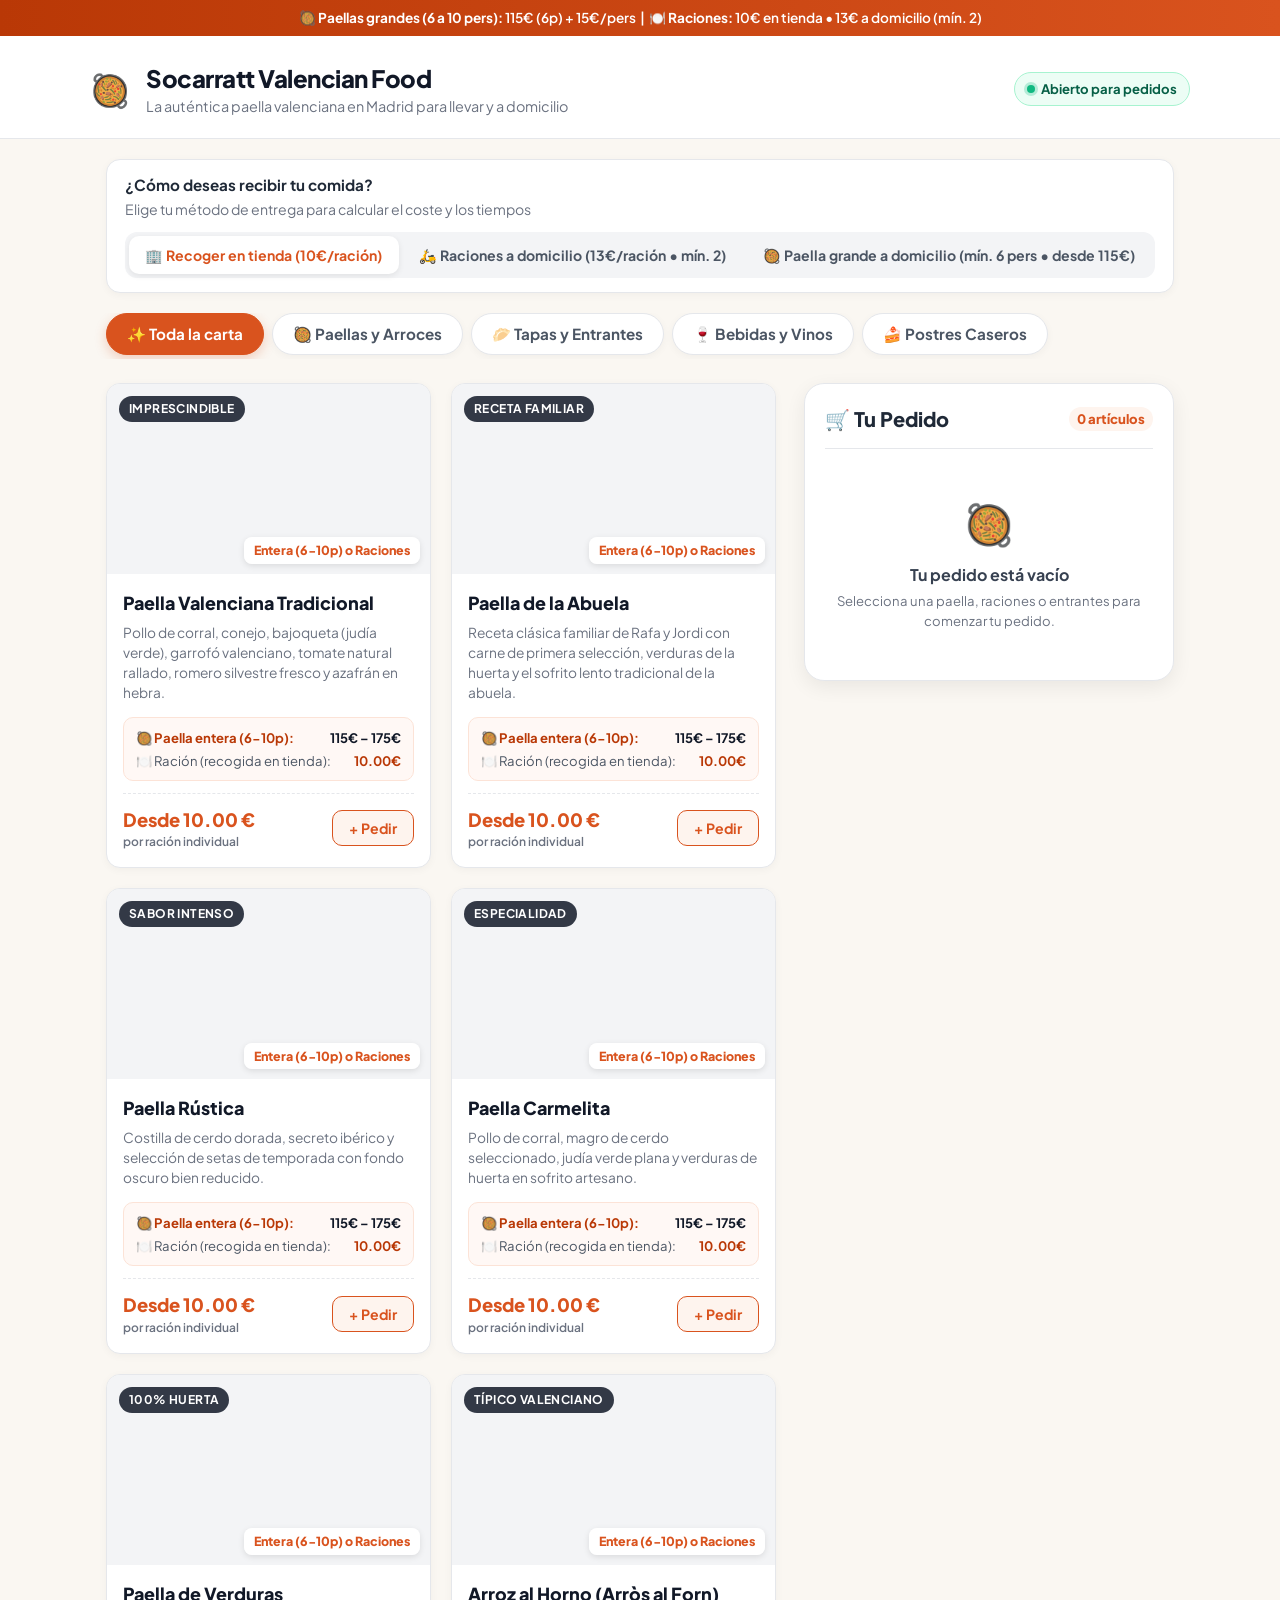
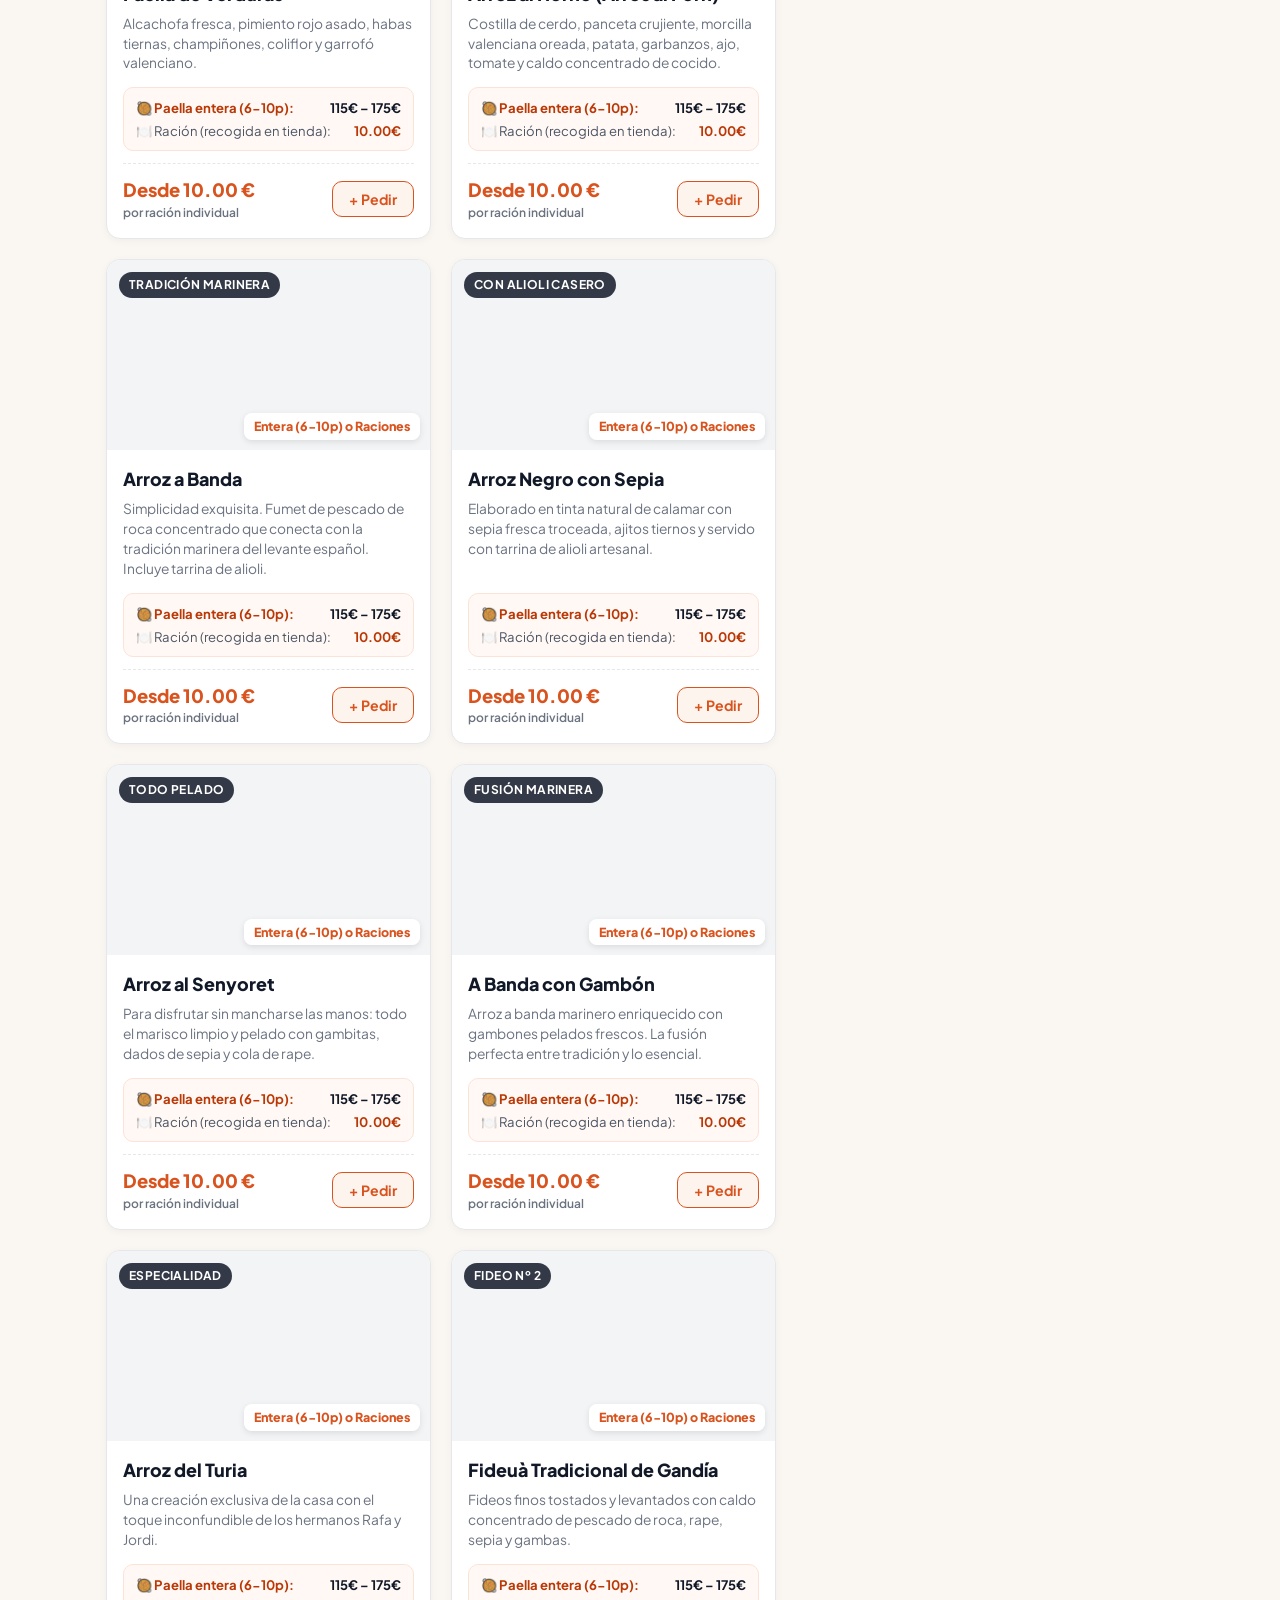
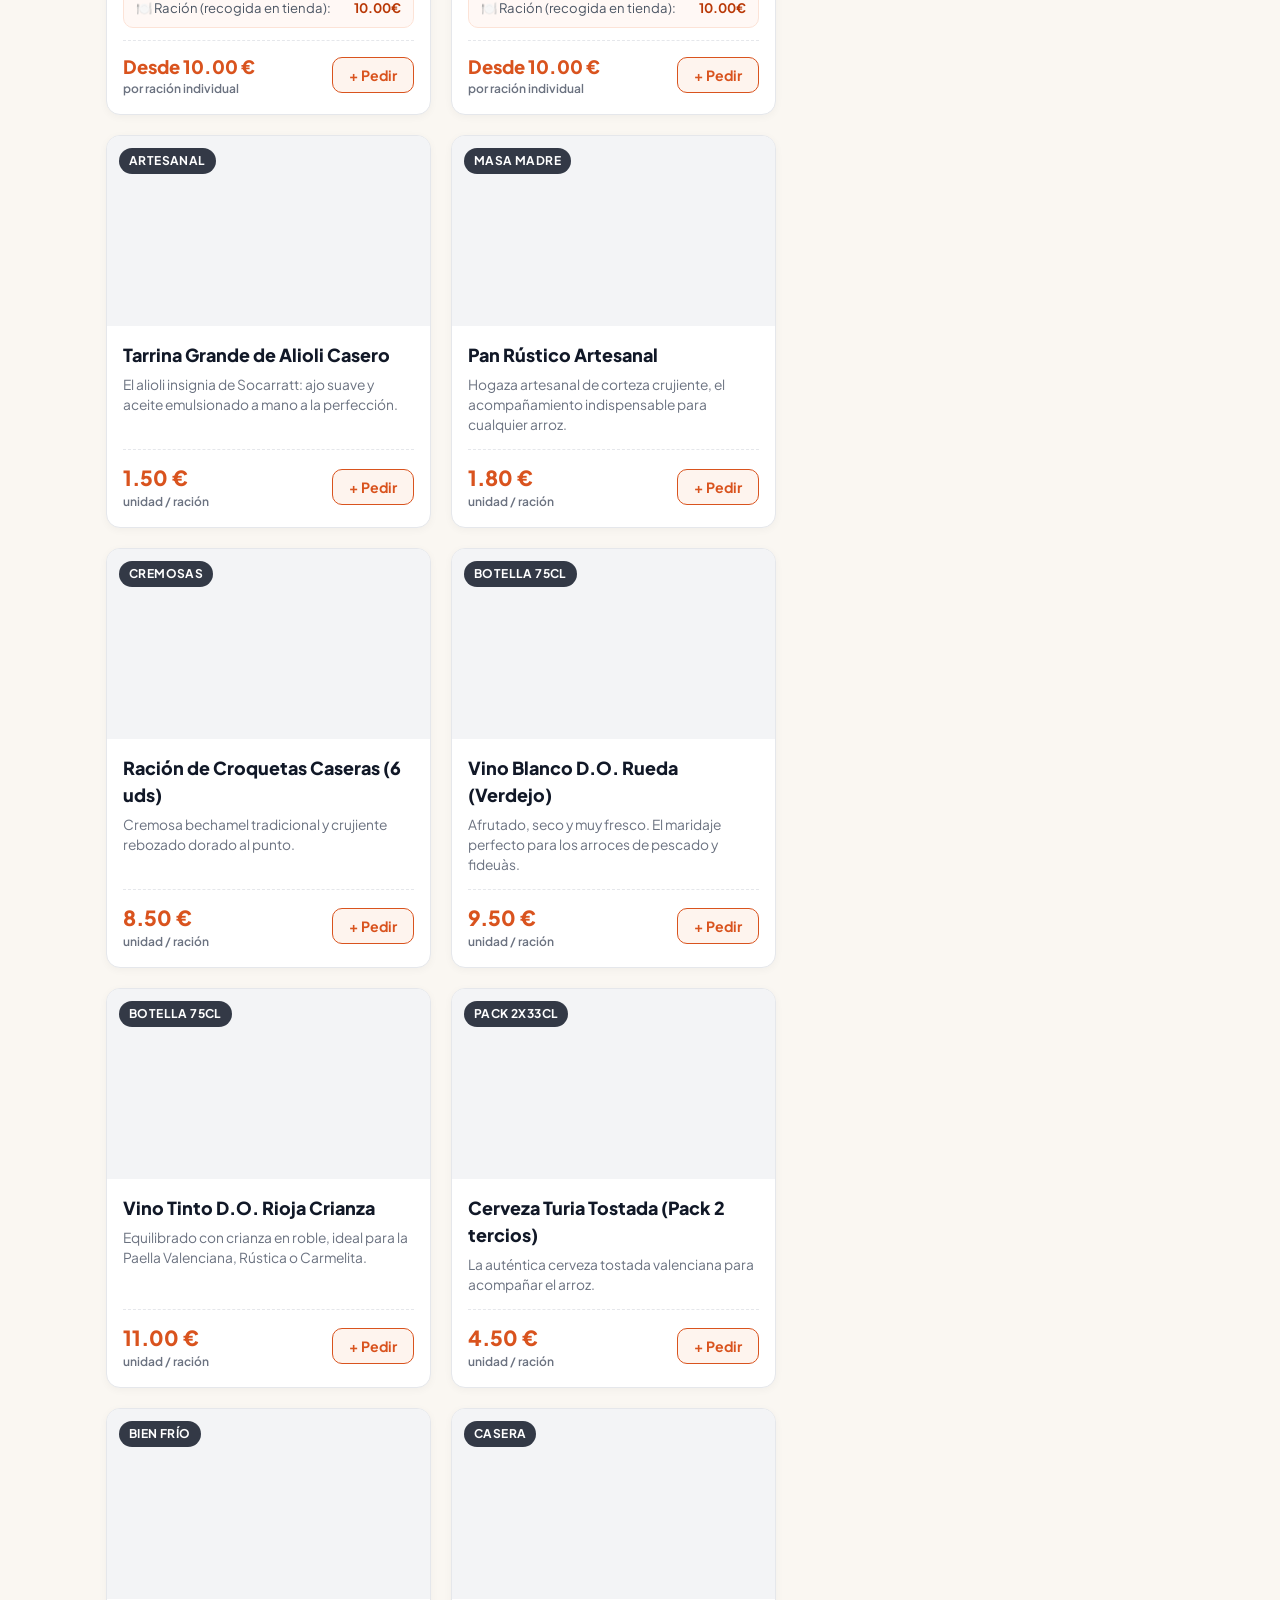
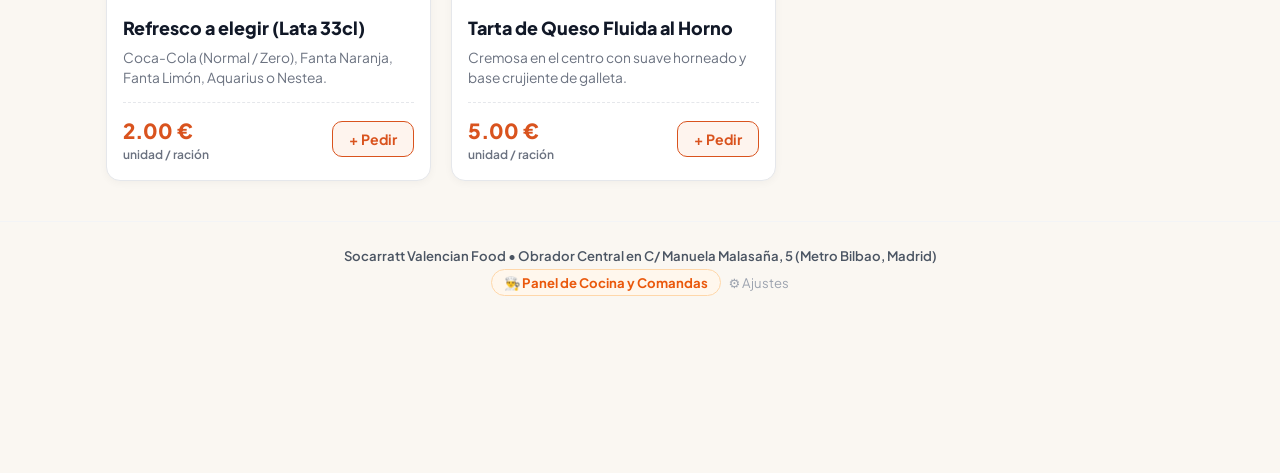
==== index.html @ 7521b32a "Initial commit: Sistema de gestion de pedidos Socarratt" ====
<!DOCTYPE html>
<html lang="es">
<head>
  <meta charset="UTF-8">
  <meta name="viewport" content="width=device-width, initial-scale=1.0, maximum-scale=1.0, user-scalable=no">
  <title>Pedidos de Paellas Online | Carta y Reservas</title>
  
  <!-- Tipografía moderna Google Fonts -->
  <link rel="preconnect" href="https://fonts.googleapis.com">
  <link rel="preconnect" href="https://fonts.gstatic.com" crossorigin>
  <link href="https://fonts.googleapis.com/css2?family=Plus+Jakarta+Sans:wght@400;500;600;700;800&display=swap" rel="stylesheet">
  
  <!-- Estilos propios -->
  <link rel="stylesheet" href="styles.css">
</head>
<body>

  <!-- 1. Barra superior informativa -->
  <header class="top-notice-bar">
    <span id="top-notice-text">⏰ Pedidos con antelación • Recogida en local y a domicilio</span>
  </header>

  <!-- 2. Cabecera principal / Marca -->
  <section class="hero-header">
    <div class="header-container">
      <div class="brand-info">
        <div class="brand-logo" style="width: auto; height: 48px; background: transparent; border: none; box-shadow: none; padding: 0;">
          <img src="https://socarratt.com/wp-content/uploads/2025/07/cropped-logo_socarratt_v2.png" alt="Socarratt Valencian Food" style="height: 46px; object-fit: contain;" onerror="this.outerHTML='<span style=\'font-size:32px;\'>🥘</span>'">
        </div>
        <div class="brand-text">
          <h1 id="restaurant-name">Socarratt Valencian Food</h1>
          <p id="restaurant-tagline">Arroces tradicionales valencianos en Madrid para llevar y a domicilio</p>
        </div>
      </div>
      
      <div class="header-actions">
        <span class="badge-status">Abierto para pedidos</span>
        <!-- Botón de ajustes oculto para clientes normales (solo visible con ?admin o pulsando 3 veces el logo) -->
        <button id="btn-open-config" class="btn-config" style="display: none;" title="Ajustes de administración">
          ⚙️ Ajustes
        </button>
      </div>
    </div>
  </section>

  <!-- 3. Selector de Entrega (Recoger en local vs A domicilio) -->
  <div class="delivery-toggle-container">
    <div class="delivery-selector-card">
      <div>
        <strong style="display: block; font-size: 0.95rem; margin-bottom: 2px;">¿Cómo deseas recibir tu comida?</strong>
        <span class="delivery-info-text">Elige tu método de entrega para calcular el coste y los tiempos</span>
      </div>
      <div class="delivery-toggle-buttons">
        <button id="btn-mode-pickup" class="delivery-type-btn active" type="button">
          🏢 Recoger en tienda (10€/ración)
        </button>
        <button id="btn-mode-delivery-portions" class="delivery-type-btn" type="button">
          🛵 Raciones a domicilio (13€/ración &bull; mín. 2)
        </button>
        <button id="btn-mode-delivery-whole" class="delivery-type-btn" type="button">
          🥘 Paella grande a domicilio (mín. 6 pers &bull; desde 115€)
        </button>
      </div>
    </div>
  </div>

  <!-- 4. Pestañas de Categorías -->
  <nav class="categories-nav">
    <div class="tabs-wrapper" id="categories-tabs">
      <!-- Se genera dinámicamente desde JS -->
    </div>
  </nav>

  <!-- 5. Contenedor Principal: Grilla de Productos + Sidebar del Carrito -->
  <main class="main-container">
    <!-- Listado de platos -->
    <section>
      <div class="products-grid" id="products-container">
        <!-- Renderizado dinámicamente desde data.js -->
      </div>
    </section>

    <!-- Sidebar del Carrito (Visible en tablets y ordenadores) -->
    <aside class="cart-sidebar">
      <div class="cart-header">
        <h2>
          <span>🛒 Tu Pedido</span>
        </h2>
        <span id="cart-count-badge" class="cart-count-pill">0 artículos</span>
      </div>

      <!-- Estado vacío -->
      <div id="cart-empty" class="cart-empty-state">
        <div class="cart-empty-icon">🥘</div>
        <p style="font-weight: 700; color: #374151; margin-bottom: 4px;">Tu pedido está vacío</p>
        <p style="font-size: 0.82rem;">Selecciona una paella, raciones o entrantes para comenzar tu pedido.</p>
      </div>

      <!-- Lista de artículos añadidos -->
      <div id="cart-items-container" class="cart-items-scroll" style="display: none;"></div>

      <!-- Desglose de precios y botón -->
      <div id="cart-summary-box" class="cart-summary" style="display: none;">
        <div class="summary-row">
          <span>Subtotal pedido</span>
          <strong id="cart-subtotal">0.00 €</strong>
        </div>
        <div class="summary-total">
          <span>Total a pagar</span>
          <span class="total-amount" id="cart-total">0.00 €</span>
        </div>

        <button id="btn-open-checkout" class="btn-whatsapp-order">
          <span>Continuar con el pedido</span>
          <span>➔</span>
        </button>
      </div>
    </aside>
  </main>

  <!-- Pie de página con acceso para el equipo y cocina -->
  <footer style="text-align: center; padding: 24px 16px 90px; font-size: 0.82rem; color: #9ca3af; border-top: 1px solid #f3f4f6; margin-top: 30px;">
    <p style="font-weight: 600; color: #4b5563;">Socarratt Valencian Food &bull; Obrador Central en C/ Manuela Malasaña, 5 (Metro Bilbao, Madrid)</p>
    <p style="margin-top: 8px;">
      <a href="cocina.html" target="_blank" style="color: #ea580c; text-decoration: none; font-weight: 700; background: #fff7ed; padding: 4px 12px; border-radius: 9999px; border: 1px solid #fed7aa;">👨‍🍳 Panel de Cocina y Comandas</a>
      &nbsp;&nbsp;
      <a href="javascript:void(0)" onclick="requestAdminAccess()" style="color: #9ca3af; text-decoration: none;">⚙️ Ajustes</a>
    </p>
  </footer>

  <!-- 6. Barra Flotante Inferior para Móviles -->
  <div class="mobile-floating-bar" id="mobile-floating-bar">
    <button class="mobile-floating-btn" id="mobile-checkout-btn">
      <div style="display: flex; align-items: center; gap: 8px;">
        <span>🛒 Ver Pedido</span>
        <span class="mobile-cart-badge" id="mobile-cart-count">0 platos</span>
      </div>
      <div style="display: flex; align-items: center; gap: 8px;">
        <span id="mobile-cart-total" style="font-size: 1.1rem;">0.00 €</span>
        <span>➔</span>
      </div>
    </button>
  </div>

  <!-- 7. Modal para Selección de Raciones y Opciones -->
  <div class="modal-overlay" id="add-modal">
    <div class="modal-content">
      <button class="modal-close-btn" onclick="closeModal('add-modal')">&times;</button>
      <div id="add-modal-content">
        <!-- Rellenado dinámicamente por JS -->
      </div>
    </div>
  </div>

  <!-- 8. Modal de Checkout / Datos de Entrega y WhatsApp -->
  <div class="modal-overlay" id="checkout-modal">
    <div class="modal-content">
      <button class="modal-close-btn" onclick="closeModal('checkout-modal')">&times;</button>
      
      <div style="margin-bottom: 16px;">
        <h2 style="font-size: 1.35rem; font-weight: 800; color: #111827;">Completar y Enviar Pedido</h2>
        <p style="font-size: 0.85rem; color: #6b7280;">Introduce tus datos y te abriremos WhatsApp con el resumen listo para enviar.</p>
      </div>

      <!-- Desglose de lo pedido -->
      <div id="checkout-summary-breakdown"></div>

      <!-- Formulario de datos -->
      <form id="checkout-form" onsubmit="event.preventDefault();">
        <div class="form-group">
          <label class="form-label" for="client-name">Nombre completo *</label>
          <input type="text" id="client-name" class="form-input" placeholder="Ej: María García" required>
        </div>

        <div class="form-group">
          <label class="form-label" for="client-phone">Teléfono de contacto (móvil) *</label>
          <input type="tel" id="client-phone" class="form-input" placeholder="Ej: 612 345 678" required>
        </div>

        <!-- Tienda de recogida (solo visible en modalidad recogida) -->
        <div id="checkout-store-group">
          <div class="form-group">
            <label class="form-label" for="pickup-store-select">Tienda Socarratt para recogida en Madrid *</label>
            <select id="pickup-store-select" class="form-select">
              <option value="Socarratt Malasaña (Calle Manuela Malasaña, 5)">📍 Malasaña — Calle Manuela Malasaña, 5</option>
              <option value="Socarratt Chueca (Calle San Marcos, 2)">📍 Chueca — Calle San Marcos, 2</option>
              <option value="Socarratt Chamberí (Calle Viriato, 14)">📍 Chamberí — Calle Viriato, 14</option>
            </select>
          </div>
        </div>

        <!-- Campos de dirección solo si es entrega a domicilio -->
        <div id="checkout-address-group" style="display: none;">
          <div class="form-group">
            <label class="form-label" for="client-address-street">Dirección de entrega (Calle, Número, Piso/Puerta) *</label>
            <input type="text" id="client-address-street" class="form-input" placeholder="Ej: Av. de Francia 24, 4º B">
          </div>
          <div class="form-group">
            <label class="form-label" for="client-address-city">Población / Código Postal (opcional)</label>
            <input type="text" id="client-address-city" class="form-input" placeholder="Ej: Valencia, 46023">
          </div>
        </div>

        <!-- Selector de Día -->
        <div class="form-group">
          <label class="form-label">¿Para qué día es el pedido?</label>
          <div style="display: flex; gap: 8px; margin-bottom: 8px;">
            <button type="button" class="time-slot-pill date-option-pill active" data-date="today" style="flex:1;">Para Hoy</button>
            <button type="button" class="time-slot-pill date-option-pill" data-date="tomorrow" style="flex:1;">Para Mañana</button>
            <button type="button" class="time-slot-pill date-option-pill" data-date="custom" style="flex:1;">Otro día</button>
          </div>
          <div id="custom-date-picker" style="display: none; margin-top: 6px;">
            <input type="date" id="custom-date-val" class="form-input">
          </div>
        </div>

        <!-- Selector de Hora -->
        <div class="form-group">
          <label class="form-label">Hora deseada de recogida / entrega *</label>
          <div class="time-slots-grid" id="time-slots-container">
            <!-- Rellenado por JS -->
          </div>
        </div>

        <!-- Notas adicionales -->
        <div class="form-group">
          <label class="form-label" for="client-notes">Observaciones o alergias (opcional)</label>
          <textarea id="client-notes" class="form-textarea" rows="2" placeholder="Ej: Alergia a los mariscos, tocar al telefonillo 4B..."></textarea>
        </div>

        <!-- Aviso sobre paellera -->
        <div class="pan-notice-box">
          <span style="font-size: 1.2rem;">ℹ️</span>
          <span id="pan-deposit-notice">Servimos en paellera con fianza retornable o en recipientes térmicos individuales.</span>
        </div>

        <!-- Botón de WhatsApp -->
        <button type="button" id="btn-submit-whatsapp" class="btn-whatsapp-order">
          <span style="font-size: 1.3rem;">💬</span>
          <span>Enviar Pedido por WhatsApp</span>
        </button>
        <p style="text-align: center; font-size: 0.76rem; color: #6b7280; margin-top: 8px;">
          Se abrirá WhatsApp con el mensaje estructurado. No se te cobrará nada hasta confirmarlo con el restaurante.
        </p>
      </form>
    </div>
  </div>

  <!-- 9. Modal de Autenticación de Administración (Protección con Contraseña) -->
  <div class="modal-overlay" id="auth-modal">
    <div class="modal-content" style="max-width: 400px; text-align: center;">
      <button class="modal-close-btn" onclick="closeModal('auth-modal')">&times;</button>
      <div style="font-size: 2.2rem; margin-bottom: 8px;">🔒</div>
      <h2 style="font-size: 1.25rem; font-weight: 800; color: #111827; margin-bottom: 6px;">Acceso Administrador</h2>
      <p style="font-size: 0.82rem; color: #6b7280; margin-bottom: 16px;">
        Introduce tu contraseña de Socarratt para abrir el panel de configuración.
      </p>

      <form id="auth-form" onsubmit="event.preventDefault(); verifyAdminPassword();">
        <div class="form-group" style="text-align: left;">
          <label class="form-label" for="auth-password-input">Contraseña:</label>
          <input type="password" id="auth-password-input" class="form-input" placeholder="Introduce la contraseña" autocomplete="current-password" required>
          <div id="auth-error-msg" style="color: #ef4444; font-size: 0.82rem; font-weight: 700; margin-top: 6px; display: none;">
            ❌ Contraseña incorrecta. Inténtalo de nuevo.
          </div>
        </div>

        <button type="submit" class="btn-whatsapp-order" style="background: #111827; margin-top: 14px; padding: 12px;">
          Entrar a Ajustes
        </button>
      </form>
    </div>
  </div>

  <!-- 10. Modal de Configuración Rápida para el Dueño del Negocio -->
  <div class="modal-overlay" id="config-modal">
    <div class="modal-content">
      <button class="modal-close-btn" onclick="closeModal('config-modal')">&times;</button>
      <h2 style="font-size: 1.3rem; font-weight: 800; margin-bottom: 6px;">Ajustes del Negocio (Socarratt)</h2>
      <p style="font-size: 0.85rem; color: #6b7280; margin-bottom: 16px;">
        Modifica aquí tu número de WhatsApp, estado y contraseña. Se guardarán en este navegador automáticamente.
      </p>

      <div class="form-group">
        <label class="form-label" for="cfg-phone">Tu número de WhatsApp (con prefijo internacional sin +):</label>
        <input type="text" id="cfg-phone" class="form-input" placeholder="Ej: 34607169903">
        <small style="color: #6b7280; font-size: 0.75rem;">A este número le llegarán todos los mensajes de los clientes.</small>
      </div>

      <div class="form-group">
        <label class="form-label" for="cfg-status">Estado visible para clientes:</label>
        <select id="cfg-status" class="form-select">
          <option value="open">🟢 Abierto para pedidos</option>
          <option value="closed">🔴 Cerrado temporalmente (solo consultas)</option>
        </select>
      </div>

      <div class="form-group">
        <label class="form-label" for="cfg-password">Cambiar contraseña de administración:</label>
        <input type="password" id="cfg-password" class="form-input" placeholder="Contraseña actual: 1234">
      </div>

      <div class="form-group">
        <label class="form-label" for="cfg-name">Nombre de tu Arrocería / Negocio:</label>
        <input type="text" id="cfg-name" class="form-input" placeholder="Ej: Socarratt Valencian Food">
      </div>

      <div class="form-group">
        <label class="form-label" for="cfg-address">Dirección física del local (para recogidas):</label>
        <input type="text" id="cfg-address" class="form-input" placeholder="Ej: Calle Manuela Malasaña 5 (Madrid)">
      </div>

      <button type="button" class="btn-whatsapp-order" style="background: #111827; margin-top: 18px;" onclick="saveConfigModal()">
        💾 Guardar Cambios
      </button>

      <div style="margin-top: 20px; padding-top: 16px; border-top: 1px solid #e5e7eb;">
        <h3 style="font-size: 0.95rem; font-weight: 700; color: #111827; margin-bottom: 6px;">👨‍🍳 Panel de Cocina y Despacho</h3>
        <p style="font-size: 0.78rem; color: #6b7280; margin-bottom: 12px;">
          Tablón de comandas en tiempo real por tramos de 30 min (13:00, 13:30...) con control de bicis de carga y coches.
        </p>
        <a href="cocina.html" target="_blank" class="btn-whatsapp-order" style="background: #ea580c; text-decoration: none; display: flex; align-items: center; justify-content: center; gap: 8px; font-weight: 700;">
          <span>📋 Abrir Tablón de Cocina (KDS)</span>
        </a>
      </div>
    </div>
  </div>

  <!-- Archivos de Script -->
  <script src="config.js"></script>
  <script src="data.js"></script>
  <script src="app.js"></script>
</body>
</html>
---- styles.css ----
/* ========================================================
   ESTILOS PRINCIPALES - PEDIDOS DE PAELLAS ONLINE
   ======================================================== */

:root {
  --primary: #d9531e;
  --primary-hover: #c04313;
  --primary-light: #fef4ee;
  --secondary: #e67e22;
  --whatsapp: #25d366;
  --whatsapp-hover: #1ebd5a;
  --bg-cream: #faf7f2;
  --card-bg: #ffffff;
  --text-main: #1f2937;
  --text-muted: #6b7280;
  --border-color: #e5e7eb;
  --radius-sm: 8px;
  --radius-md: 14px;
  --radius-lg: 20px;
  --shadow-sm: 0 2px 8px rgba(0,0,0,0.04);
  --shadow-md: 0 6px 20px rgba(0,0,0,0.07);
  --shadow-lg: 0 12px 32px rgba(217, 83, 30, 0.15);
}

* {
  box-sizing: border-box;
  margin: 0;
  padding: 0;
  font-family: 'Plus Jakarta Sans', system-ui, -apple-system, BlinkMacSystemFont, 'Segoe UI', Roboto, sans-serif;
  -webkit-tap-highlight-color: transparent;
}

body {
  background-color: var(--bg-cream);
  color: var(--text-main);
  min-height: 100vh;
  padding-bottom: 90px; /* Espacio para la barra flotante móvil */
  line-height: 1.5;
}

/* --- BANNER SUPERIOR INFORMATIVO --- */
.top-notice-bar {
  background: linear-gradient(90deg, #b93806, #d9531e);
  color: #fff;
  font-size: 0.85rem;
  font-weight: 600;
  padding: 8px 16px;
  text-align: center;
  display: flex;
  align-items: center;
  justify-content: center;
  gap: 8px;
}

/* --- CABECERA HERO --- */
.hero-header {
  background: white;
  border-bottom: 1px solid var(--border-color);
  padding: 24px 20px 20px;
}

.header-container {
  max-width: 1100px;
  margin: 0 auto;
  display: flex;
  justify-content: space-between;
  align-items: center;
  flex-wrap: wrap;
  gap: 16px;
}

.brand-info {
  display: flex;
  align-items: center;
  gap: 16px;
}

.brand-logo {
  width: 58px;
  height: 58px;
  background: var(--primary-light);
  border: 2px solid var(--primary);
  border-radius: 16px;
  display: flex;
  align-items: center;
  justify-content: center;
  font-size: 30px;
  box-shadow: var(--shadow-sm);
}

.brand-text h1 {
  font-size: 1.5rem;
  font-weight: 800;
  color: #111827;
  letter-spacing: -0.5px;
}

.brand-text p {
  font-size: 0.9rem;
  color: var(--text-muted);
}

.header-actions {
  display: flex;
  align-items: center;
  gap: 12px;
}

.badge-status {
  display: inline-flex;
  align-items: center;
  gap: 6px;
  background: #ecfdf5;
  color: #065f46;
  border: 1px solid #a7f3d0;
  padding: 6px 12px;
  border-radius: 9999px;
  font-size: 0.82rem;
  font-weight: 700;
}

.badge-status::before {
  content: '';
  width: 8px;
  height: 8px;
  background-color: #10b981;
  border-radius: 50%;
  box-shadow: 0 0 0 3px rgba(16, 185, 129, 0.25);
}

.btn-config {
  background: #f3f4f6;
  border: 1px solid var(--border-color);
  color: #4b5563;
  padding: 8px 12px;
  border-radius: var(--radius-sm);
  cursor: pointer;
  font-size: 0.85rem;
  font-weight: 600;
  display: inline-flex;
  align-items: center;
  gap: 6px;
  transition: all 0.2s ease;
}

.btn-config:hover {
  background: #e5e7eb;
}

/* --- SELECTOR DE MODALIDAD (RECOGIDA / DOMICILIO) --- */
.delivery-toggle-container {
  max-width: 1100px;
  margin: 20px auto 0;
  padding: 0 16px;
}

.delivery-selector-card {
  background: white;
  border: 1px solid var(--border-color);
  border-radius: var(--radius-md);
  padding: 14px 18px;
  display: flex;
  align-items: center;
  justify-content: space-between;
  box-shadow: var(--shadow-sm);
  flex-wrap: wrap;
  gap: 12px;
}

.delivery-toggle-buttons {
  display: flex;
  background: #f3f4f6;
  padding: 4px;
  border-radius: 12px;
  gap: 4px;
  flex-wrap: wrap;
  width: 100%;
}

.delivery-type-btn {
  border: none;
  background: transparent;
  padding: 10px 16px;
  border-radius: 10px;
  font-weight: 700;
  font-size: 0.88rem;
  color: #4b5563;
  cursor: pointer;
  transition: all 0.2s ease;
  display: flex;
  align-items: center;
  gap: 6px;
  flex: 1 1 auto;
  justify-content: center;
  text-align: center;
}

.delivery-type-btn.active {
  background: white;
  color: var(--primary);
  box-shadow: 0 2px 6px rgba(0,0,0,0.08);
}

@media (max-width: 768px) {
  .delivery-selector-card {
    padding: 12px 14px;
    flex-direction: column;
    align-items: flex-start;
  }
  .delivery-toggle-buttons {
    flex-direction: column;
    background: transparent;
    padding: 0;
    gap: 8px;
    margin-top: 6px;
  }
  .delivery-type-btn {
    width: 100%;
    background: white;
    border: 1.5px solid var(--border-color);
    padding: 12px 14px;
    border-radius: 12px;
    font-size: 0.88rem;
    justify-content: flex-start;
    text-align: left;
  }
  .delivery-type-btn.active {
    background: #fff8f5;
    border-color: var(--primary);
    color: var(--primary);
    box-shadow: 0 2px 8px rgba(217, 83, 30, 0.12);
  }
}

.delivery-info-text {
  font-size: 0.88rem;
  color: var(--text-muted);
  display: flex;
  align-items: center;
  gap: 6px;
}

/* --- TABS DE CATEGORÍAS --- */
.categories-nav {
  max-width: 1100px;
  margin: 20px auto 0;
  padding: 0 16px;
  overflow-x: auto;
  white-space: nowrap;
  scrollbar-width: none;
}

.categories-nav::-webkit-scrollbar {
  display: none;
}

.tabs-wrapper {
  display: flex;
  gap: 8px;
  padding-bottom: 4px;
}

.tab-btn {
  background: white;
  border: 1px solid var(--border-color);
  padding: 10px 20px;
  border-radius: 9999px;
  font-size: 0.95rem;
  font-weight: 700;
  color: #4b5563;
  cursor: pointer;
  transition: all 0.2s ease;
  box-shadow: var(--shadow-sm);
  display: inline-flex;
  align-items: center;
  gap: 8px;
}

.tab-btn.active {
  background: var(--primary);
  color: white;
  border-color: var(--primary);
  box-shadow: 0 4px 12px rgba(217, 83, 30, 0.25);
}

/* --- GRILLA DE PRODUCTOS --- */
.main-container {
  max-width: 1100px;
  margin: 24px auto 40px;
  padding: 0 16px;
  display: grid;
  grid-template-columns: 1fr 370px;
  gap: 28px;
}

@media (max-width: 950px) {
  .main-container {
    grid-template-columns: 1fr;
  }
  .cart-sidebar {
    display: none; /* En móvil se usa el drawer emergente */
  }
}

.products-grid {
  display: grid;
  grid-template-columns: repeat(auto-fill, minmax(290px, 1fr));
  gap: 20px;
}

/* --- TARJETA DE PRODUCTO --- */
.product-card {
  background: white;
  border-radius: var(--radius-md);
  border: 1px solid var(--border-color);
  overflow: hidden;
  display: flex;
  flex-direction: column;
  transition: transform 0.2s ease, box-shadow 0.2s ease;
  box-shadow: var(--shadow-sm);
}

.product-card:hover {
  transform: translateY(-3px);
  box-shadow: var(--shadow-md);
}

.product-img-wrapper {
  position: relative;
  width: 100%;
  height: 190px;
  background-color: #f3f4f6;
  overflow: hidden;
}

.product-img-wrapper img {
  width: 100%;
  height: 100%;
  object-fit: cover;
  transition: transform 0.3s ease;
}

.product-card:hover .product-img-wrapper img {
  transform: scale(1.04);
}

.product-badge {
  position: absolute;
  top: 12px;
  left: 12px;
  background: rgba(17, 24, 39, 0.85);
  backdrop-filter: blur(4px);
  color: white;
  font-size: 0.75rem;
  font-weight: 700;
  padding: 4px 10px;
  border-radius: 9999px;
  text-transform: uppercase;
  letter-spacing: 0.4px;
}

.product-min-portions {
  position: absolute;
  bottom: 10px;
  right: 10px;
  background: rgba(255, 255, 255, 0.95);
  backdrop-filter: blur(4px);
  color: var(--primary);
  font-size: 0.78rem;
  font-weight: 800;
  padding: 4px 10px;
  border-radius: 8px;
  box-shadow: 0 2px 6px rgba(0,0,0,0.1);
}

.product-body {
  padding: 16px;
  display: flex;
  flex-direction: column;
  flex: 1;
}

.product-title {
  font-size: 1.12rem;
  font-weight: 800;
  color: #111827;
  margin-bottom: 6px;
}

.product-desc {
  font-size: 0.86rem;
  color: var(--text-muted);
  margin-bottom: 14px;
  flex: 1;
  line-height: 1.45;
}

.product-footer {
  display: flex;
  align-items: center;
  justify-content: space-between;
  padding-top: 12px;
  border-top: 1px dashed var(--border-color);
  margin-top: auto;
}

.product-price-box {
  display: flex;
  flex-direction: column;
}

.product-price {
  font-size: 1.3rem;
  font-weight: 800;
  color: var(--primary);
}

.product-unit {
  font-size: 0.75rem;
  color: var(--text-muted);
  font-weight: 600;
}

.btn-add-item {
  background: var(--primary-light);
  color: var(--primary);
  border: 1.5px solid var(--primary);
  padding: 8px 16px;
  border-radius: 10px;
  font-size: 0.88rem;
  font-weight: 700;
  cursor: pointer;
  display: inline-flex;
  align-items: center;
  gap: 6px;
  transition: all 0.2s ease;
}

.btn-add-item:hover {
  background: var(--primary);
  color: white;
}

/* --- SIDEBAR DE PEDIDO / CARRITO (DESKTOP) --- */
.cart-sidebar {
  position: sticky;
  top: 24px;
  height: fit-content;
  max-height: calc(100vh - 48px);
  background: white;
  border-radius: var(--radius-lg);
  border: 1px solid var(--border-color);
  box-shadow: var(--shadow-md);
  padding: 20px;
  display: flex;
  flex-direction: column;
}

.cart-header {
  display: flex;
  align-items: center;
  justify-content: space-between;
  padding-bottom: 14px;
  border-bottom: 1px solid var(--border-color);
  margin-bottom: 14px;
}

.cart-header h2 {
  font-size: 1.25rem;
  font-weight: 800;
  display: flex;
  align-items: center;
  gap: 8px;
}

.cart-count-pill {
  background: var(--primary-light);
  color: var(--primary);
  font-size: 0.82rem;
  font-weight: 800;
  padding: 2px 8px;
  border-radius: 9999px;
}

.cart-items-scroll {
  max-height: 280px;
  overflow-y: auto;
  padding-right: 4px;
}

.cart-items-scroll::-webkit-scrollbar {
  width: 5px;
}

.cart-items-scroll::-webkit-scrollbar-thumb {
  background: #d1d5db;
  border-radius: 10px;
}

.cart-empty-state {
  text-align: center;
  padding: 30px 10px;
  color: var(--text-muted);
}

.cart-empty-icon {
  font-size: 40px;
  margin-bottom: 10px;
}

.cart-item {
  display: flex;
  align-items: flex-start;
  justify-content: space-between;
  padding: 12px 0;
  border-bottom: 1px solid #f3f4f6;
  gap: 8px;
}

.cart-item-info {
  flex: 1;
}

.cart-item-title {
  font-size: 0.92rem;
  font-weight: 700;
  color: #111827;
  margin-bottom: 2px;
}

.cart-item-details {
  font-size: 0.78rem;
  color: var(--text-muted);
}

.cart-item-actions {
  display: flex;
  align-items: center;
  gap: 6px;
}

.qty-btn {
  width: 26px;
  height: 26px;
  border-radius: 6px;
  border: 1px solid #d1d5db;
  background: white;
  display: flex;
  align-items: center;
  justify-content: center;
  cursor: pointer;
  font-size: 0.9rem;
  font-weight: 700;
  color: #374151;
  transition: all 0.15s ease;
}

.qty-btn:hover {
  background: #f3f4f6;
  border-color: #9ca3af;
}

.qty-display {
  font-size: 0.88rem;
  font-weight: 800;
  min-width: 22px;
  text-align: center;
}

.cart-item-price {
  font-size: 0.92rem;
  font-weight: 800;
  color: #111827;
  min-width: 55px;
  text-align: right;
}

/* --- DESGLOSE TOTAL --- */
.cart-summary {
  margin-top: 14px;
  padding-top: 14px;
  border-top: 1px solid var(--border-color);
}

.summary-row {
  display: flex;
  justify-content: space-between;
  font-size: 0.88rem;
  color: var(--text-muted);
  margin-bottom: 6px;
}

.summary-total {
  display: flex;
  justify-content: space-between;
  align-items: baseline;
  font-size: 1.25rem;
  font-weight: 800;
  color: #111827;
  margin-top: 10px;
  padding-top: 10px;
  border-top: 2px dashed var(--border-color);
}

.summary-total .total-amount {
  color: var(--primary);
  font-size: 1.45rem;
}

/* --- BOTÓN DE WHATSAPP --- */
.btn-whatsapp-order {
  width: 100%;
  background-color: var(--whatsapp);
  color: white;
  border: none;
  border-radius: var(--radius-md);
  padding: 16px 20px;
  font-size: 1.05rem;
  font-weight: 800;
  cursor: pointer;
  display: flex;
  align-items: center;
  justify-content: center;
  gap: 10px;
  margin-top: 16px;
  box-shadow: 0 4px 18px rgba(37, 211, 102, 0.35);
  transition: all 0.2s ease;
}

.btn-whatsapp-order:hover {
  background-color: var(--whatsapp-hover);
  transform: translateY(-2px);
  box-shadow: 0 6px 22px rgba(37, 211, 102, 0.45);
}

.btn-whatsapp-order:disabled {
  background-color: #9ca3af;
  box-shadow: none;
  cursor: not-allowed;
  transform: none;
}

/* --- BARRA FLOTANTE MÓVIL --- */
.mobile-floating-bar {
  display: none;
  position: fixed;
  bottom: 14px;
  left: 14px;
  right: 14px;
  z-index: 99;
}

@media (max-width: 950px) {
  .mobile-floating-bar {
    display: block;
  }
}

.mobile-floating-btn {
  width: 100%;
  background: #111827;
  color: white;
  border: none;
  border-radius: 9999px;
  padding: 14px 20px;
  display: flex;
  align-items: center;
  justify-content: space-between;
  font-weight: 800;
  font-size: 0.98rem;
  box-shadow: 0 10px 25px rgba(0,0,0,0.25);
  cursor: pointer;
}

.mobile-cart-badge {
  background: var(--primary);
  padding: 4px 10px;
  border-radius: 9999px;
  font-size: 0.8rem;
}

/* --- MODAL DRAWER DE CHECKOUT / DETALLES DE ENTREGA --- */
.modal-overlay {
  display: none;
  position: fixed;
  inset: 0;
  background: rgba(0, 0, 0, 0.6);
  backdrop-filter: blur(4px);
  z-index: 1000;
  align-items: center;
  justify-content: center;
  padding: 16px;
}

.modal-overlay.active {
  display: flex;
}

.modal-content {
  background: white;
  border-radius: var(--radius-lg);
  max-width: 580px;
  width: 100%;
  max-height: 90vh;
  overflow-y: auto;
  box-shadow: var(--shadow-lg);
  padding: 24px;
  position: relative;
  animation: modalPop 0.25s cubic-bezier(0.16, 1, 0.3, 1);
}

@keyframes modalPop {
  from {
    opacity: 0;
    transform: scale(0.95) translateY(10px);
  }
  to {
    opacity: 1;
    transform: scale(1) translateY(0);
  }
}

.modal-close-btn {
  position: absolute;
  top: 18px;
  right: 18px;
  background: #f3f4f6;
  border: none;
  width: 34px;
  height: 34px;
  border-radius: 50%;
  cursor: pointer;
  font-size: 1.2rem;
  display: flex;
  align-items: center;
  justify-content: center;
  color: #4b5563;
}

.modal-close-btn:hover {
  background: #e5e7eb;
}

.form-group {
  margin-bottom: 14px;
}

.form-label {
  display: block;
  font-size: 0.85rem;
  font-weight: 700;
  color: #374151;
  margin-bottom: 5px;
}

.form-input, .form-select, .form-textarea {
  width: 100%;
  padding: 10px 14px;
  border: 1px solid var(--border-color);
  border-radius: 10px;
  font-size: 0.95rem;
  font-family: inherit;
  outline: none;
  transition: border-color 0.2s ease, box-shadow 0.2s ease;
}

.form-input:focus, .form-select:focus, .form-textarea:focus {
  border-color: var(--primary);
  box-shadow: 0 0 0 3px rgba(217, 83, 30, 0.15);
}

.time-slots-grid {
  display: grid;
  grid-template-columns: repeat(auto-fill, minmax(70px, 1fr));
  gap: 8px;
  margin-top: 6px;
}

.time-slot-pill {
  border: 1px solid var(--border-color);
  background: #f9fafb;
  padding: 7px 4px;
  border-radius: 8px;
  text-align: center;
  font-size: 0.85rem;
  font-weight: 700;
  cursor: pointer;
  transition: all 0.15s ease;
}

.time-slot-pill:hover {
  background: #f3f4f6;
}

.time-slot-pill.active {
  background: var(--primary);
  color: white;
  border-color: var(--primary);
}

/* --- BANNER DE FIANZA / INFORMACIÓN --- */
.pan-notice-box {
  background: #fffbeb;
  border: 1px solid #fde68a;
  border-radius: 10px;
  padding: 12px 14px;
  font-size: 0.82rem;
  color: #92400e;
  display: flex;
  gap: 8px;
  align-items: flex-start;
  margin-top: 14px;
}

/* ========================================================
   OPTIMIZACIONES ESPECÍFICAS PARA MÓVIL (PANTALLAS PEQUEÑAS)
   ======================================================== */
@media (max-width: 640px) {
  /* Barra superior informativa */
  .top-notice-bar {
    font-size: 0.76rem;
    padding: 7px 10px;
    line-height: 1.35;
    letter-spacing: -0.2px;
  }

  /* Cabecera */
  .hero-header {
    padding: 14px 12px;
  }
  .header-container {
    gap: 10px;
  }
  .brand-info {
    gap: 10px;
  }
  .brand-logo img {
    height: 38px !important;
  }
  .brand-text h1 {
    font-size: 1.25rem;
    line-height: 1.2;
    letter-spacing: -0.3px;
  }
  .brand-text p {
    font-size: 0.78rem;
    line-height: 1.3;
    margin-top: 2px;
  }
  .header-actions {
    width: 100%;
    display: flex;
    justify-content: flex-start;
  }

  /* Pestañas de categorías */
  .categories-nav {
    margin: 14px auto 0;
    padding: 0 12px;
  }
  .tab-btn {
    padding: 8px 14px;
    font-size: 0.85rem;
  }

  /* Grilla de productos */
  .main-container {
    margin: 14px auto 30px;
    padding: 0 12px;
  }
  .products-grid {
    grid-template-columns: 1fr;
    gap: 14px;
  }
  .product-body {
    padding: 14px;
  }
  .product-title {
    font-size: 1.1rem;
    line-height: 1.3;
  }
  .product-desc {
    font-size: 0.82rem;
    line-height: 1.4;
    margin-bottom: 10px;
  }
  .product-footer {
    padding-top: 10px;
  }
  .product-price {
    font-size: 1.2rem;
  }
  .btn-add-item {
    padding: 9px 18px;
    font-size: 0.92rem;
  }

  /* Modales optimizados para móvil estilo Bottom Sheet */
  .modal-overlay {
    padding: 0;
    align-items: flex-end; /* Se desliza desde abajo como una app nativa */
  }
  .modal-content {
    max-width: 100%;
    border-radius: 20px 20px 0 0;
    padding: 20px 16px 30px;
    max-height: 88vh;
    animation: modalSlideUp 0.25s cubic-bezier(0.16, 1, 0.3, 1);
  }
  @keyframes modalSlideUp {
    from { transform: translateY(100%); }
    to { transform: translateY(0); }
  }
  .modal-close-btn {
    top: 14px;
    right: 14px;
    width: 32px;
    height: 32px;
  }
  .form-input, .form-select, .form-textarea {
    font-size: 16px; /* Evita que Safari en iPhone haga zoom automático indeseado */
    padding: 10px 12px;
  }
  .time-slots-grid {
    grid-template-columns: repeat(4, 1fr);
    gap: 6px;
  }
  .time-slot-pill {
    padding: 8px 2px;
    font-size: 0.82rem;
  }
  .btn-whatsapp-order {
    padding: 14px 16px;
    font-size: 1rem;
  }
}
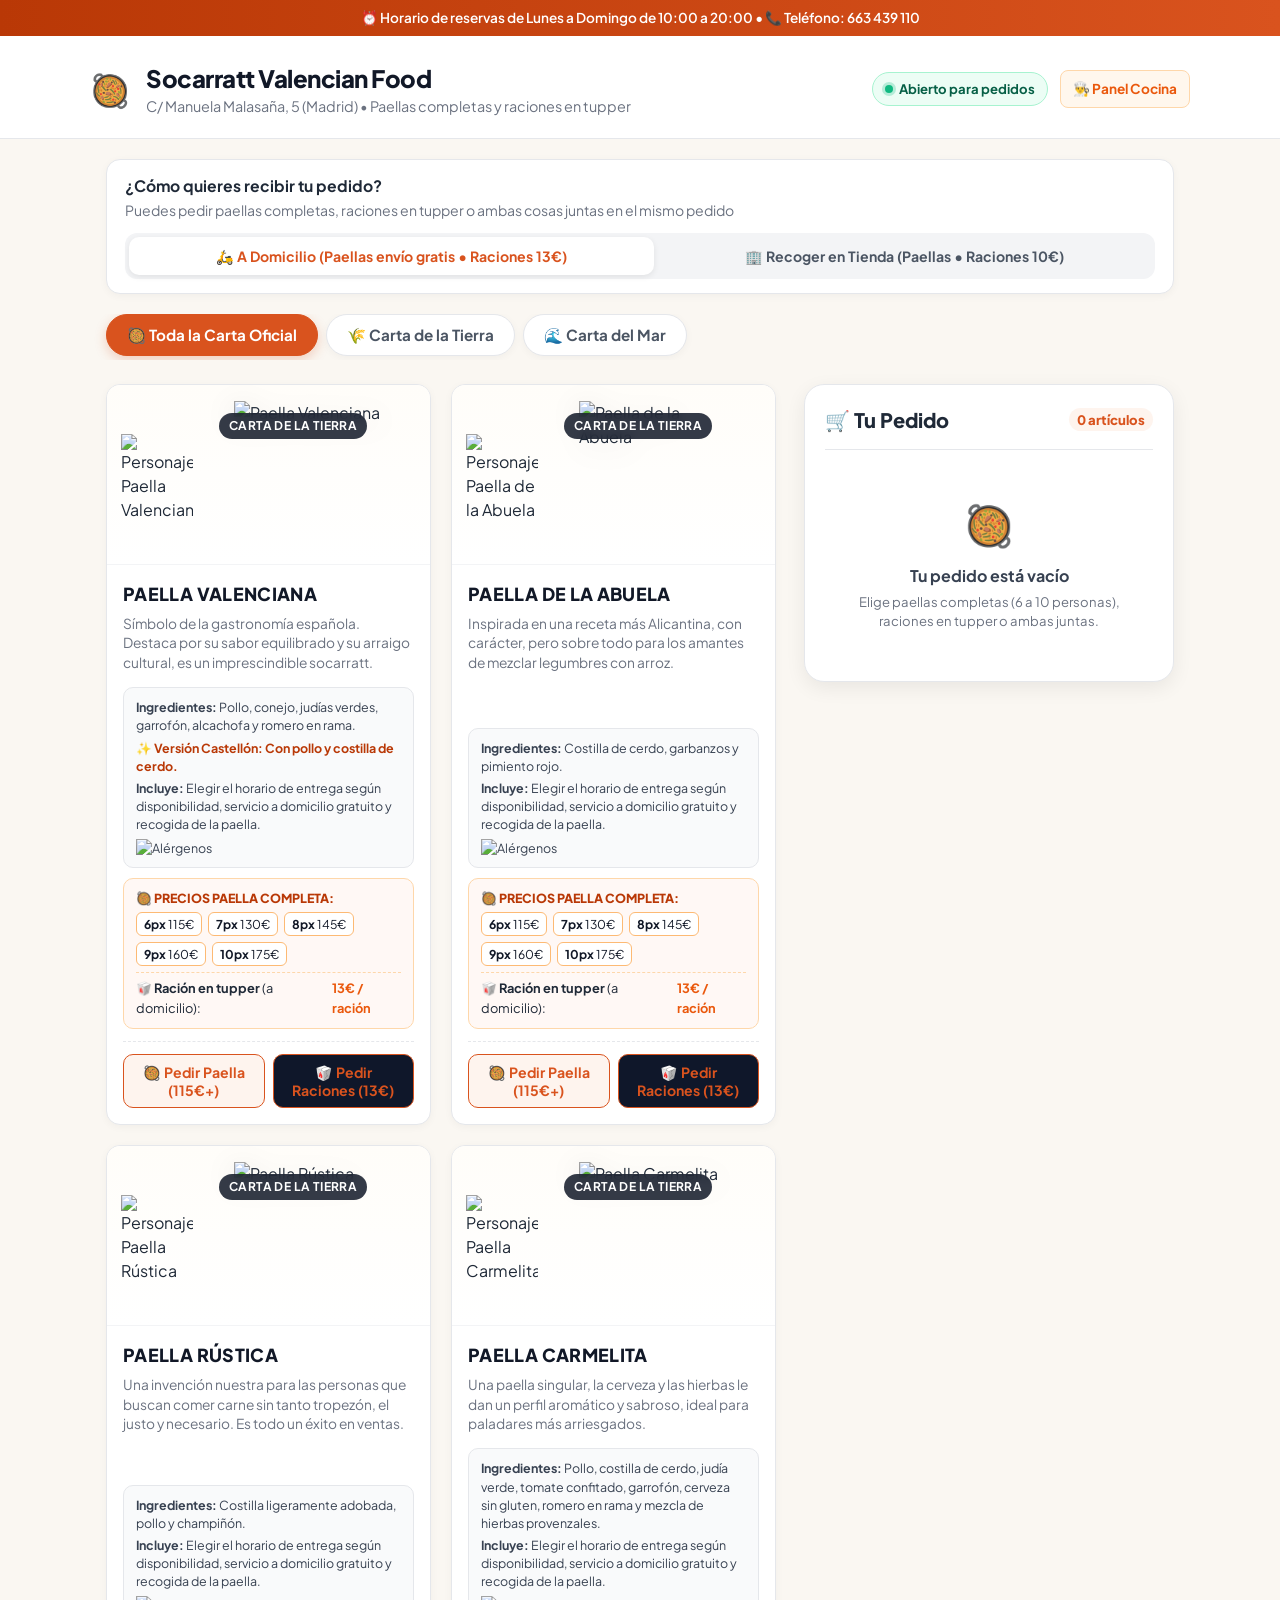
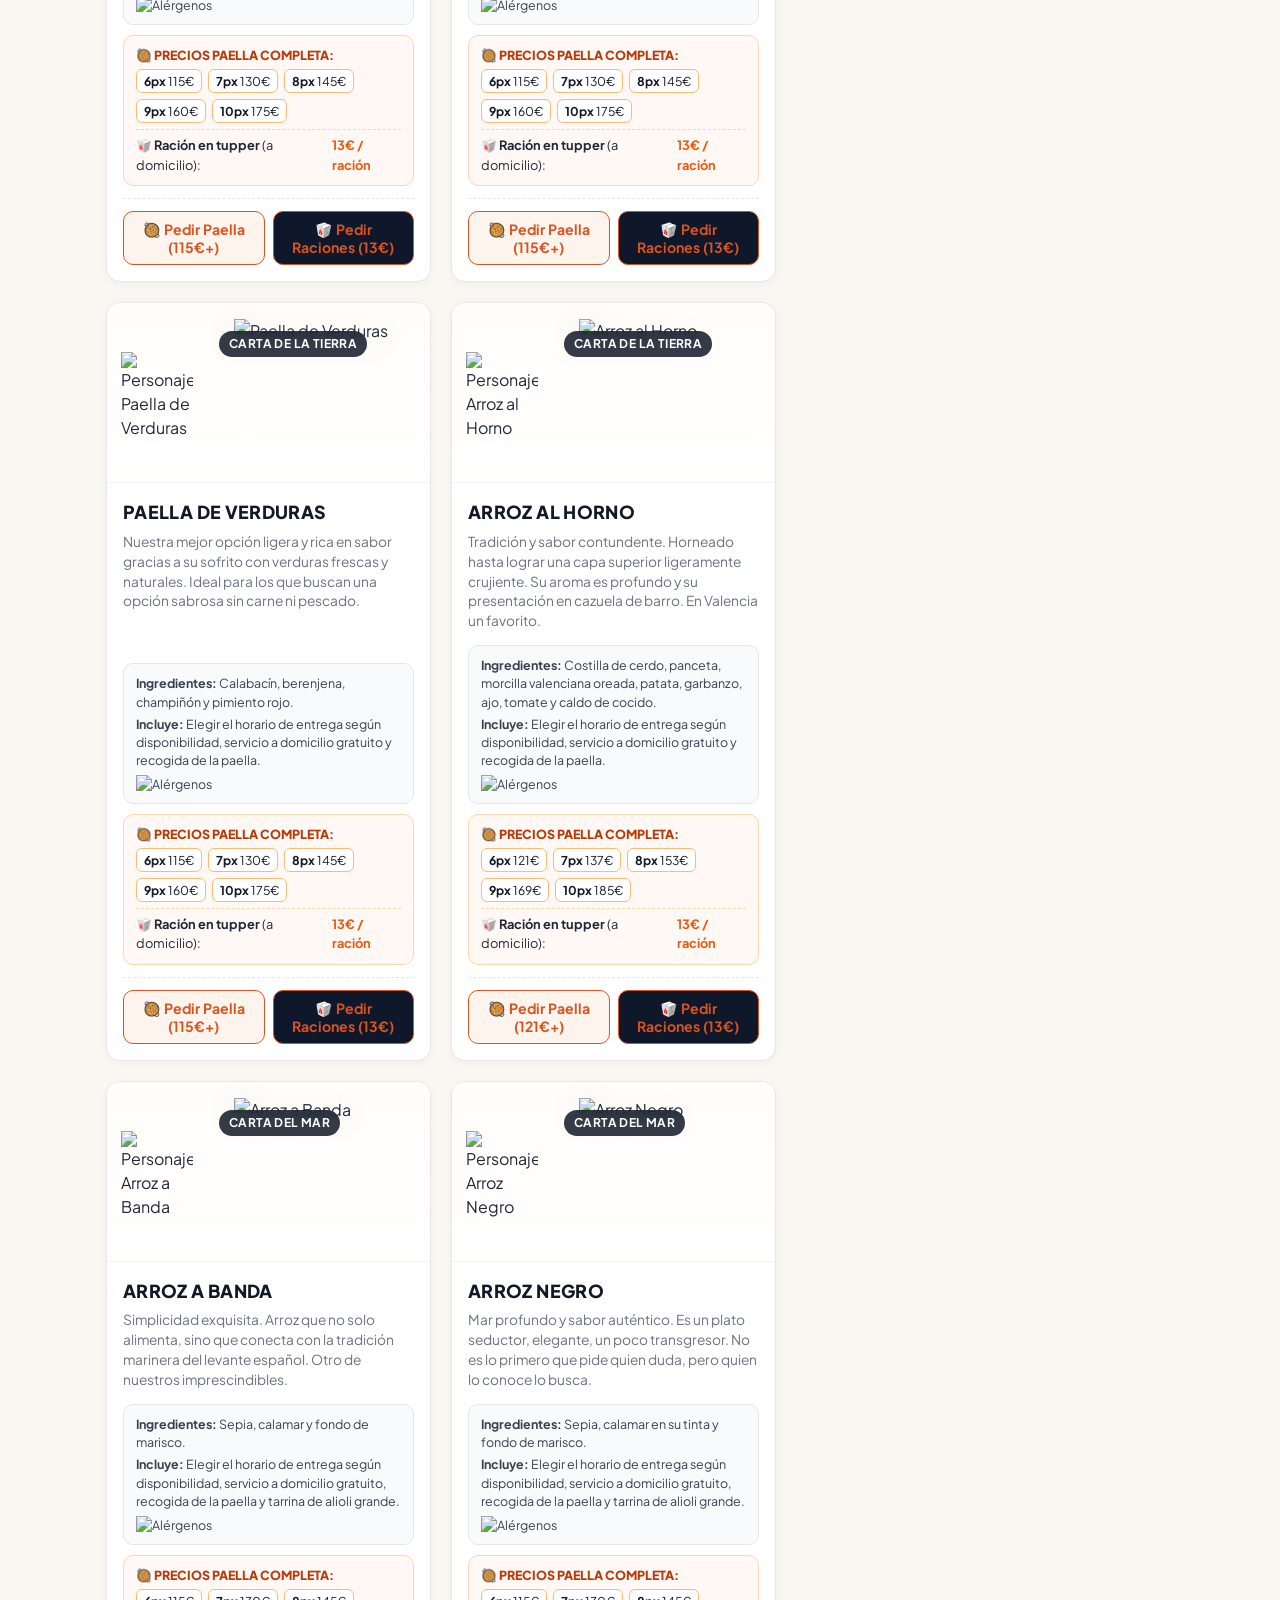
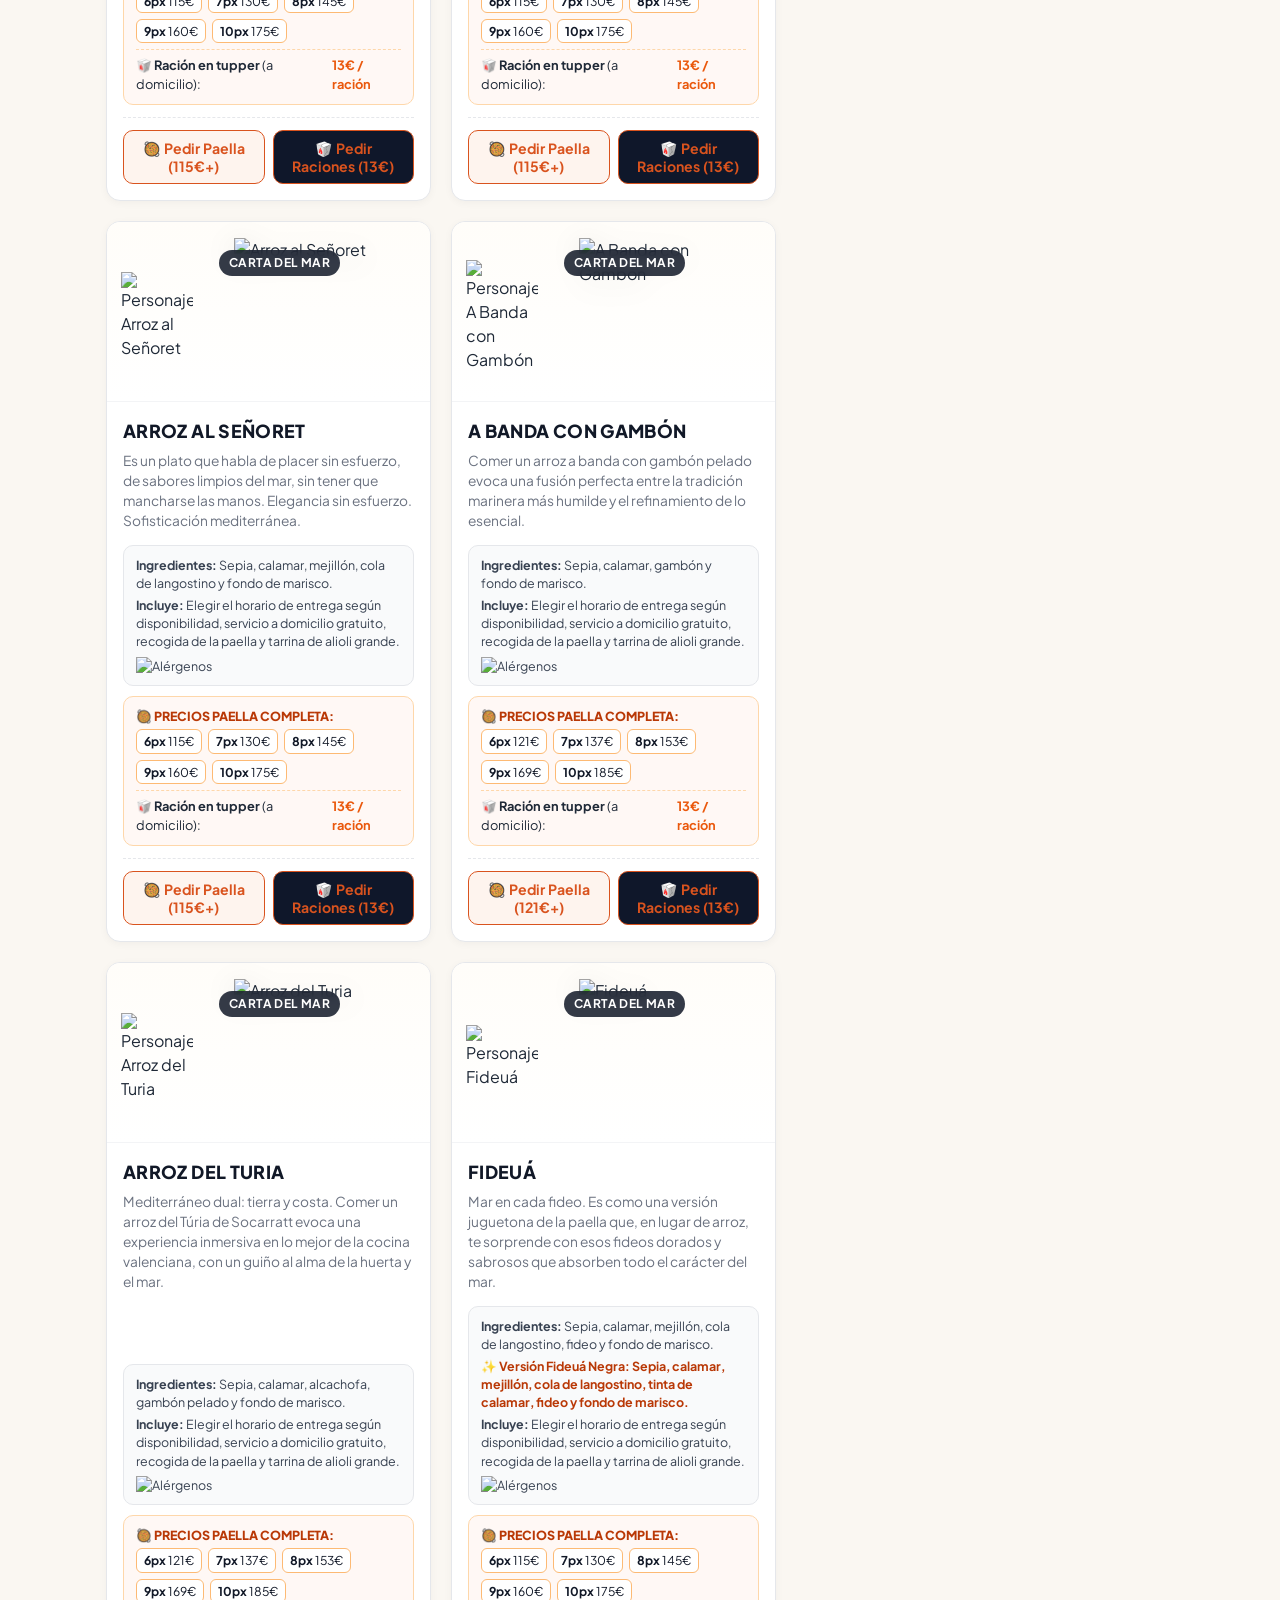
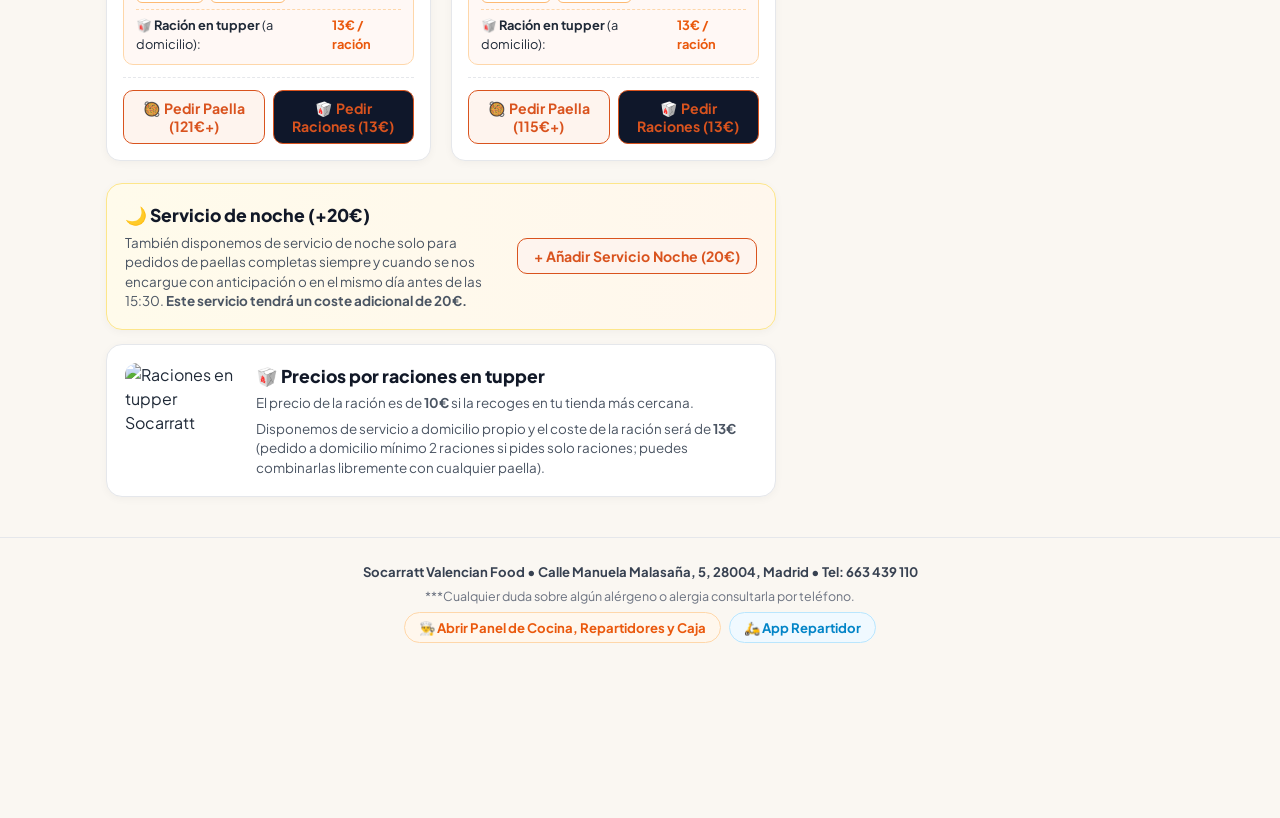
==== commit 2a69be6e: "Carta oficial Socarratt, cierre de caja y repartidores, apartado varios y fix desplegable" ====
--- a/index.html
+++ b/index.html
@@ -3,21 +3,21 @@
 <head>
   <meta charset="UTF-8">
   <meta name="viewport" content="width=device-width, initial-scale=1.0, maximum-scale=1.0, user-scalable=no">
-  <title>Pedidos de Paellas Online | Carta y Reservas</title>
+  <title>Carta y Pedidos Online | Socarratt Valencian Food</title>
   
-  <!-- Tipografía moderna Google Fonts -->
   <link rel="preconnect" href="https://fonts.googleapis.com">
   <link rel="preconnect" href="https://fonts.gstatic.com" crossorigin>
   <link href="https://fonts.googleapis.com/css2?family=Plus+Jakarta+Sans:wght@400;500;600;700;800&display=swap" rel="stylesheet">
   
-  <!-- Estilos propios -->
   <link rel="stylesheet" href="styles.css">
 </head>
 <body>
 
-  <!-- 1. Barra superior informativa -->
+  <!-- 1. Barra superior informativa oficial -->
   <header class="top-notice-bar">
-    <span id="top-notice-text">⏰ Pedidos con antelación • Recogida en local y a domicilio</span>
+    <span id="top-notice-text">
+      ⏰ Horario de reservas de Lunes a Domingo de 10:00 a 20:00 &bull; 📞 Teléfono: 663 439 110
+    </span>
   </header>
 
   <!-- 2. Cabecera principal / Marca -->
@@ -29,13 +29,15 @@
         </div>
         <div class="brand-text">
           <h1 id="restaurant-name">Socarratt Valencian Food</h1>
-          <p id="restaurant-tagline">Arroces tradicionales valencianos en Madrid para llevar y a domicilio</p>
+          <p id="restaurant-tagline">C/ Manuela Malasaña, 5 (Madrid) &bull; Paellas completas y raciones en tupper</p>
         </div>
       </div>
       
       <div class="header-actions">
         <span class="badge-status">Abierto para pedidos</span>
-        <!-- Botón de ajustes oculto para clientes normales (solo visible con ?admin o pulsando 3 veces el logo) -->
+        <a href="cocina.html" class="btn-config" style="text-decoration:none; font-weight:700; color:#ea580c; border-color:#fed7aa; background:#fff7ed;">
+          👨‍🍳 Panel Cocina
+        </a>
         <button id="btn-open-config" class="btn-config" style="display: none;" title="Ajustes de administración">
           ⚙️ Ajustes
         </button>
@@ -43,67 +45,86 @@
     </div>
   </section>
 
-  <!-- 3. Selector de Entrega (Recoger en local vs A domicilio) -->
+  <!-- 3. Selector de Entrega (A domicilio vs Recoger en tienda - Permite mezclar Paellas y Raciones) -->
   <div class="delivery-toggle-container">
     <div class="delivery-selector-card">
       <div>
-        <strong style="display: block; font-size: 0.95rem; margin-bottom: 2px;">¿Cómo deseas recibir tu comida?</strong>
-        <span class="delivery-info-text">Elige tu método de entrega para calcular el coste y los tiempos</span>
+        <strong style="display: block; font-size: 0.98rem; margin-bottom: 2px;">¿Cómo quieres recibir tu pedido?</strong>
+        <span class="delivery-info-text">Puedes pedir paellas completas, raciones en tupper o ambas cosas juntas en el mismo pedido</span>
       </div>
       <div class="delivery-toggle-buttons">
-        <button id="btn-mode-pickup" class="delivery-type-btn active" type="button">
-          🏢 Recoger en tienda (10€/ración)
-        </button>
-        <button id="btn-mode-delivery-portions" class="delivery-type-btn" type="button">
-          🛵 Raciones a domicilio (13€/ración &bull; mín. 2)
-        </button>
-        <button id="btn-mode-delivery-whole" class="delivery-type-btn" type="button">
-          🥘 Paella grande a domicilio (mín. 6 pers &bull; desde 115€)
-        </button>
-      </div>
-    </div>
-  </div>
-
-  <!-- 4. Pestañas de Categorías -->
+        <button id="btn-mode-delivery" class="delivery-type-btn active" type="button">
+          🛵 A Domicilio (Paellas envío gratis &bull; Raciones 13€)
+        </button>
+        <button id="btn-mode-pickup" class="delivery-type-btn" type="button">
+          🏢 Recoger en Tienda (Paellas &bull; Raciones 10€)
+        </button>
+      </div>
+    </div>
+  </div>
+
+  <!-- 4. Pestañas de Categorías Oficiales -->
   <nav class="categories-nav">
-    <div class="tabs-wrapper" id="categories-tabs">
-      <!-- Se genera dinámicamente desde JS -->
-    </div>
+    <div class="tabs-wrapper" id="categories-tabs"></div>
   </nav>
 
-  <!-- 5. Contenedor Principal: Grilla de Productos + Sidebar del Carrito -->
+  <!-- 5. Contenedor Principal: Carta Oficial + Sidebar del Carrito -->
   <main class="main-container">
-    <!-- Listado de platos -->
     <section>
-      <div class="products-grid" id="products-container">
-        <!-- Renderizado dinámicamente desde data.js -->
+      <div class="products-grid" id="products-container"></div>
+
+      <!-- Banner Oficial de Servicio de Noche y Raciones en Tupper (como en socarratt.com/carta/) -->
+      <div class="official-info-banners">
+        <div class="official-banner-card night-service-card">
+          <div>
+            <h3>🌙 Servicio de noche (+20€)</h3>
+            <p>
+              También disponemos de servicio de noche solo para pedidos de paellas completas siempre y cuando se nos encargue con anticipación o en el mismo día antes de las 15:30.
+              <strong>Este servicio tendrá un coste adicional de 20€.</strong>
+            </p>
+          </div>
+          <button type="button" class="btn-add-item" onclick="addNightServiceToCart()" style="white-space:nowrap;">
+            + Añadir Servicio Noche (20€)
+          </button>
+        </div>
+
+        <div class="official-banner-card tupper-info-card">
+          <img src="https://socarratt.com/wp-content/uploads/2025/07/raciones-600x578.jpeg" alt="Raciones en tupper Socarratt" class="tupper-banner-img">
+          <div>
+            <h3>🥡 Precios por raciones en tupper</h3>
+            <p style="margin-bottom:6px;">
+              El precio de la ración es de <strong>10€</strong> si la recoges en tu tienda más cercana.
+            </p>
+            <p>
+              Disponemos de servicio a domicilio propio y el coste de la ración será de <strong>13€</strong> (pedido a domicilio mínimo 2 raciones si pides solo raciones; puedes combinarlas libremente con cualquier paella).
+            </p>
+          </div>
+        </div>
       </div>
     </section>
 
-    <!-- Sidebar del Carrito (Visible en tablets y ordenadores) -->
+    <!-- Sidebar del Carrito -->
     <aside class="cart-sidebar">
       <div class="cart-header">
-        <h2>
-          <span>🛒 Tu Pedido</span>
-        </h2>
+        <h2><span>🛒 Tu Pedido</span></h2>
         <span id="cart-count-badge" class="cart-count-pill">0 artículos</span>
       </div>
 
-      <!-- Estado vacío -->
       <div id="cart-empty" class="cart-empty-state">
         <div class="cart-empty-icon">🥘</div>
         <p style="font-weight: 700; color: #374151; margin-bottom: 4px;">Tu pedido está vacío</p>
-        <p style="font-size: 0.82rem;">Selecciona una paella, raciones o entrantes para comenzar tu pedido.</p>
-      </div>
-
-      <!-- Lista de artículos añadidos -->
+        <p style="font-size: 0.82rem;">Elige paellas completas (6 a 10 personas), raciones en tupper o ambas juntas.</p>
+      </div>
+
       <div id="cart-items-container" class="cart-items-scroll" style="display: none;"></div>
 
-      <!-- Desglose de precios y botón -->
       <div id="cart-summary-box" class="cart-summary" style="display: none;">
+        <div id="cart-min-warning" style="display:none; background:#fef2f2; color:#991b1b; border:1px solid #fecaca; padding:8px 10px; border-radius:8px; font-size:0.78rem; font-weight:700; margin-bottom:10px;">
+          ⚠️ Para envío a domicilio solo de raciones, el mínimo son 2 raciones (puedes añadir otra ración o una paella).
+        </div>
         <div class="summary-row">
-          <span>Subtotal pedido</span>
-          <strong id="cart-subtotal">0.00 €</strong>
+          <span>Modalidad</span>
+          <strong id="cart-mode-label">🛵 A Domicilio</strong>
         </div>
         <div class="summary-total">
           <span>Total a pagar</span>
@@ -111,20 +132,20 @@
         </div>
 
         <button id="btn-open-checkout" class="btn-whatsapp-order">
-          <span>Continuar con el pedido</span>
+          <span>Finalizar Pedido</span>
           <span>➔</span>
         </button>
       </div>
     </aside>
   </main>
 
-  <!-- Pie de página con acceso para el equipo y cocina -->
-  <footer style="text-align: center; padding: 24px 16px 90px; font-size: 0.82rem; color: #9ca3af; border-top: 1px solid #f3f4f6; margin-top: 30px;">
-    <p style="font-weight: 600; color: #4b5563;">Socarratt Valencian Food &bull; Obrador Central en C/ Manuela Malasaña, 5 (Metro Bilbao, Madrid)</p>
-    <p style="margin-top: 8px;">
-      <a href="cocina.html" target="_blank" style="color: #ea580c; text-decoration: none; font-weight: 700; background: #fff7ed; padding: 4px 12px; border-radius: 9999px; border: 1px solid #fed7aa;">👨‍🍳 Panel de Cocina y Comandas</a>
+  <footer style="text-align: center; padding: 24px 16px 90px; font-size: 0.82rem; color: #6b7280; border-top: 1px solid #e5e7eb; margin-top: 30px;">
+    <p style="font-weight: 700; color: #374151;">Socarratt Valencian Food &bull; Calle Manuela Malasaña, 5, 28004, Madrid &bull; Tel: 663 439 110</p>
+    <p style="margin-top: 6px; font-size: 0.78rem;">***Cualquier duda sobre algún alérgeno o alergia consultarla por teléfono.</p>
+    <p style="margin-top: 12px;">
+      <a href="cocina.html" style="color: #ea580c; text-decoration: none; font-weight: 700; background: #fff7ed; padding: 6px 14px; border-radius: 9999px; border: 1px solid #fed7aa;">👨‍🍳 Abrir Panel de Cocina, Repartidores y Caja</a>
       &nbsp;&nbsp;
-      <a href="javascript:void(0)" onclick="requestAdminAccess()" style="color: #9ca3af; text-decoration: none;">⚙️ Ajustes</a>
+      <a href="repartidor.html" style="color: #0284c7; text-decoration: none; font-weight: 700; background: #f0f9ff; padding: 6px 14px; border-radius: 9999px; border: 1px solid #bae6fd;">🛵 App Repartidor</a>
     </p>
   </footer>
 
@@ -132,8 +153,8 @@
   <div class="mobile-floating-bar" id="mobile-floating-bar">
     <button class="mobile-floating-btn" id="mobile-checkout-btn">
       <div style="display: flex; align-items: center; gap: 8px;">
-        <span>🛒 Ver Pedido</span>
-        <span class="mobile-cart-badge" id="mobile-cart-count">0 platos</span>
+        <span>🛒 Ver / Finalizar Pedido</span>
+        <span class="mobile-cart-badge" id="mobile-cart-count">0 artículos</span>
       </div>
       <div style="display: flex; align-items: center; gap: 8px;">
         <span id="mobile-cart-total" style="font-size: 1.1rem;">0.00 €</span>
@@ -142,191 +163,102 @@
     </button>
   </div>
 
-  <!-- 7. Modal para Selección de Raciones y Opciones -->
+  <!-- 7. Modal para Elegir Paella Completa (6-10px) y/o Raciones en Tupper a la vez -->
   <div class="modal-overlay" id="add-modal">
     <div class="modal-content">
       <button class="modal-close-btn" onclick="closeModal('add-modal')">&times;</button>
-      <div id="add-modal-content">
-        <!-- Rellenado dinámicamente por JS -->
-      </div>
-    </div>
-  </div>
-
-  <!-- 8. Modal de Checkout / Datos de Entrega y WhatsApp -->
+      <div id="add-modal-content"></div>
+    </div>
+  </div>
+
+  <!-- 8. Modal de Checkout / Datos de Entrega y Envío a Cocina + WhatsApp -->
   <div class="modal-overlay" id="checkout-modal">
     <div class="modal-content">
       <button class="modal-close-btn" onclick="closeModal('checkout-modal')">&times;</button>
       
-      <div style="margin-bottom: 16px;">
-        <h2 style="font-size: 1.35rem; font-weight: 800; color: #111827;">Completar y Enviar Pedido</h2>
-        <p style="font-size: 0.85rem; color: #6b7280;">Introduce tus datos y te abriremos WhatsApp con el resumen listo para enviar.</p>
-      </div>
-
-      <!-- Desglose de lo pedido -->
+      <div style="margin-bottom: 14px;">
+        <h2 style="font-size: 1.3rem; font-weight: 800; color: #111827;">Completar y Enviar Pedido</h2>
+        <p style="font-size: 0.84rem; color: #6b7280;">Tu pedido se registrará en Cocina y se abrirá WhatsApp para confirmarlo.</p>
+      </div>
+
+      <!-- Permitir cambiar modalidad también desde aquí por comodidad -->
+      <div style="display:grid; grid-template-columns:1fr 1fr; gap:8px; margin-bottom:14px;">
+        <button type="button" id="chk-mode-delivery" class="time-slot-pill active" onclick="setGlobalDeliveryMode('delivery')">
+          🛵 A Domicilio
+        </button>
+        <button type="button" id="chk-mode-pickup" class="time-slot-pill" onclick="setGlobalDeliveryMode('pickup')">
+          🏢 Recoger en Tienda
+        </button>
+      </div>
+
+      <!-- Desglose editable del carrito en el propio modal -->
       <div id="checkout-summary-breakdown"></div>
 
-      <!-- Formulario de datos -->
-      <form id="checkout-form" onsubmit="event.preventDefault();">
-        <div class="form-group">
-          <label class="form-label" for="client-name">Nombre completo *</label>
-          <input type="text" id="client-name" class="form-input" placeholder="Ej: María García" required>
-        </div>
-
-        <div class="form-group">
-          <label class="form-label" for="client-phone">Teléfono de contacto (móvil) *</label>
-          <input type="tel" id="client-phone" class="form-input" placeholder="Ej: 612 345 678" required>
-        </div>
-
-        <!-- Tienda de recogida (solo visible en modalidad recogida) -->
-        <div id="checkout-store-group">
-          <div class="form-group">
-            <label class="form-label" for="pickup-store-select">Tienda Socarratt para recogida en Madrid *</label>
+      <form id="checkout-form" onsubmit="event.preventDefault(); handleWhatsAppSubmit();">
+        <div style="display:grid; grid-template-columns:1fr 1fr; gap:10px;">
+          <div class="form-group">
+            <label class="form-label" for="client-name">Nombre y apellido *</label>
+            <input type="text" id="client-name" class="form-input" placeholder="Ej: María García" required>
+          </div>
+
+          <div class="form-group">
+            <label class="form-label" for="client-phone">Teléfono móvil *</label>
+            <input type="tel" id="client-phone" class="form-input" placeholder="Ej: 612 345 678" required>
+          </div>
+        </div>
+
+        <div id="checkout-store-group" style="display: none;">
+          <div class="form-group">
+            <label class="form-label" for="pickup-store-select">Tienda Socarratt de recogida *</label>
             <select id="pickup-store-select" class="form-select">
               <option value="Socarratt Malasaña (Calle Manuela Malasaña, 5)">📍 Malasaña — Calle Manuela Malasaña, 5</option>
-              <option value="Socarratt Chueca (Calle San Marcos, 2)">📍 Chueca — Calle San Marcos, 2</option>
-              <option value="Socarratt Chamberí (Calle Viriato, 14)">📍 Chamberí — Calle Viriato, 14</option>
             </select>
           </div>
         </div>
 
-        <!-- Campos de dirección solo si es entrega a domicilio -->
-        <div id="checkout-address-group" style="display: none;">
-          <div class="form-group">
-            <label class="form-label" for="client-address-street">Dirección de entrega (Calle, Número, Piso/Puerta) *</label>
-            <input type="text" id="client-address-street" class="form-input" placeholder="Ej: Av. de Francia 24, 4º B">
-          </div>
-          <div class="form-group">
-            <label class="form-label" for="client-address-city">Población / Código Postal (opcional)</label>
-            <input type="text" id="client-address-city" class="form-input" placeholder="Ej: Valencia, 46023">
-          </div>
-        </div>
-
-        <!-- Selector de Día -->
+        <div id="checkout-address-group">
+          <div class="form-group">
+            <label class="form-label" for="client-address-street">Dirección completa de entrega (Calle, Nº, Piso/Letra) *</label>
+            <input type="text" id="client-address-street" class="form-input" placeholder="Ej: Calle Fuencarral 88, 3º D">
+          </div>
+          <div class="form-group">
+            <label class="form-label" for="client-address-city">Código Postal / Barrio (opcional)</label>
+            <input type="text" id="client-address-city" class="form-input" placeholder="Ej: 28004 Madrid">
+          </div>
+        </div>
+
         <div class="form-group">
           <label class="form-label">¿Para qué día es el pedido?</label>
           <div style="display: flex; gap: 8px; margin-bottom: 8px;">
             <button type="button" class="time-slot-pill date-option-pill active" data-date="today" style="flex:1;">Para Hoy</button>
             <button type="button" class="time-slot-pill date-option-pill" data-date="tomorrow" style="flex:1;">Para Mañana</button>
-            <button type="button" class="time-slot-pill date-option-pill" data-date="custom" style="flex:1;">Otro día</button>
+            <button type="button" class="time-slot-pill date-option-pill" data-date="custom" style="flex:1;">Elegir Fecha</button>
           </div>
           <div id="custom-date-picker" style="display: none; margin-top: 6px;">
             <input type="date" id="custom-date-val" class="form-input">
           </div>
         </div>
 
-        <!-- Selector de Hora -->
         <div class="form-group">
-          <label class="form-label">Hora deseada de recogida / entrega *</label>
-          <div class="time-slots-grid" id="time-slots-container">
-            <!-- Rellenado por JS -->
-          </div>
-        </div>
-
-        <!-- Notas adicionales -->
+          <label class="form-label">Hora de entrega / recogida *</label>
+          <div class="time-slots-grid" id="time-slots-container"></div>
+        </div>
+
         <div class="form-group">
-          <label class="form-label" for="client-notes">Observaciones o alergias (opcional)</label>
-          <textarea id="client-notes" class="form-textarea" rows="2" placeholder="Ej: Alergia a los mariscos, tocar al telefonillo 4B..."></textarea>
-        </div>
-
-        <!-- Aviso sobre paellera -->
-        <div class="pan-notice-box">
-          <span style="font-size: 1.2rem;">ℹ️</span>
-          <span id="pan-deposit-notice">Servimos en paellera con fianza retornable o en recipientes térmicos individuales.</span>
-        </div>
-
-        <!-- Botón de WhatsApp -->
-        <button type="button" id="btn-submit-whatsapp" class="btn-whatsapp-order">
+          <label class="form-label" for="client-notes">Observaciones, alergias o timbre (opcional)</label>
+          <textarea id="client-notes" class="form-textarea" rows="2" placeholder="Ej: Tocar timbre 4B, sin alioli..."></textarea>
+        </div>
+
+        <button type="submit" id="btn-submit-whatsapp" class="btn-whatsapp-order">
           <span style="font-size: 1.3rem;">💬</span>
-          <span>Enviar Pedido por WhatsApp</span>
-        </button>
-        <p style="text-align: center; font-size: 0.76rem; color: #6b7280; margin-top: 8px;">
-          Se abrirá WhatsApp con el mensaje estructurado. No se te cobrará nada hasta confirmarlo con el restaurante.
-        </p>
+          <span>Confirmar y Enviar Pedido</span>
+        </button>
       </form>
     </div>
   </div>
 
-  <!-- 9. Modal de Autenticación de Administración (Protección con Contraseña) -->
-  <div class="modal-overlay" id="auth-modal">
-    <div class="modal-content" style="max-width: 400px; text-align: center;">
-      <button class="modal-close-btn" onclick="closeModal('auth-modal')">&times;</button>
-      <div style="font-size: 2.2rem; margin-bottom: 8px;">🔒</div>
-      <h2 style="font-size: 1.25rem; font-weight: 800; color: #111827; margin-bottom: 6px;">Acceso Administrador</h2>
-      <p style="font-size: 0.82rem; color: #6b7280; margin-bottom: 16px;">
-        Introduce tu contraseña de Socarratt para abrir el panel de configuración.
-      </p>
-
-      <form id="auth-form" onsubmit="event.preventDefault(); verifyAdminPassword();">
-        <div class="form-group" style="text-align: left;">
-          <label class="form-label" for="auth-password-input">Contraseña:</label>
-          <input type="password" id="auth-password-input" class="form-input" placeholder="Introduce la contraseña" autocomplete="current-password" required>
-          <div id="auth-error-msg" style="color: #ef4444; font-size: 0.82rem; font-weight: 700; margin-top: 6px; display: none;">
-            ❌ Contraseña incorrecta. Inténtalo de nuevo.
-          </div>
-        </div>
-
-        <button type="submit" class="btn-whatsapp-order" style="background: #111827; margin-top: 14px; padding: 12px;">
-          Entrar a Ajustes
-        </button>
-      </form>
-    </div>
-  </div>
-
-  <!-- 10. Modal de Configuración Rápida para el Dueño del Negocio -->
-  <div class="modal-overlay" id="config-modal">
-    <div class="modal-content">
-      <button class="modal-close-btn" onclick="closeModal('config-modal')">&times;</button>
-      <h2 style="font-size: 1.3rem; font-weight: 800; margin-bottom: 6px;">Ajustes del Negocio (Socarratt)</h2>
-      <p style="font-size: 0.85rem; color: #6b7280; margin-bottom: 16px;">
-        Modifica aquí tu número de WhatsApp, estado y contraseña. Se guardarán en este navegador automáticamente.
-      </p>
-
-      <div class="form-group">
-        <label class="form-label" for="cfg-phone">Tu número de WhatsApp (con prefijo internacional sin +):</label>
-        <input type="text" id="cfg-phone" class="form-input" placeholder="Ej: 34607169903">
-        <small style="color: #6b7280; font-size: 0.75rem;">A este número le llegarán todos los mensajes de los clientes.</small>
-      </div>
-
-      <div class="form-group">
-        <label class="form-label" for="cfg-status">Estado visible para clientes:</label>
-        <select id="cfg-status" class="form-select">
-          <option value="open">🟢 Abierto para pedidos</option>
-          <option value="closed">🔴 Cerrado temporalmente (solo consultas)</option>
-        </select>
-      </div>
-
-      <div class="form-group">
-        <label class="form-label" for="cfg-password">Cambiar contraseña de administración:</label>
-        <input type="password" id="cfg-password" class="form-input" placeholder="Contraseña actual: 1234">
-      </div>
-
-      <div class="form-group">
-        <label class="form-label" for="cfg-name">Nombre de tu Arrocería / Negocio:</label>
-        <input type="text" id="cfg-name" class="form-input" placeholder="Ej: Socarratt Valencian Food">
-      </div>
-
-      <div class="form-group">
-        <label class="form-label" for="cfg-address">Dirección física del local (para recogidas):</label>
-        <input type="text" id="cfg-address" class="form-input" placeholder="Ej: Calle Manuela Malasaña 5 (Madrid)">
-      </div>
-
-      <button type="button" class="btn-whatsapp-order" style="background: #111827; margin-top: 18px;" onclick="saveConfigModal()">
-        💾 Guardar Cambios
-      </button>
-
-      <div style="margin-top: 20px; padding-top: 16px; border-top: 1px solid #e5e7eb;">
-        <h3 style="font-size: 0.95rem; font-weight: 700; color: #111827; margin-bottom: 6px;">👨‍🍳 Panel de Cocina y Despacho</h3>
-        <p style="font-size: 0.78rem; color: #6b7280; margin-bottom: 12px;">
-          Tablón de comandas en tiempo real por tramos de 30 min (13:00, 13:30...) con control de bicis de carga y coches.
-        </p>
-        <a href="cocina.html" target="_blank" class="btn-whatsapp-order" style="background: #ea580c; text-decoration: none; display: flex; align-items: center; justify-content: center; gap: 8px; font-weight: 700;">
-          <span>📋 Abrir Tablón de Cocina (KDS)</span>
-        </a>
-      </div>
-    </div>
-  </div>
-
-  <!-- Archivos de Script -->
+  <!-- Scripts -->
+  <script src="mqtt.min.js"></script>
   <script src="config.js"></script>
   <script src="data.js"></script>
   <script src="app.js"></script>
--- a/styles.css
+++ b/styles.css
@@ -934,3 +934,147 @@
     font-size: 1rem;
   }
 }
+
+/* ========================================================
+   DISEÑO OFICIAL DE CARTA SOCARRATT (PERSONAJE + PAELLA)
+   ======================================================== */
+.official-carta-card {
+  display: flex;
+  flex-direction: column;
+}
+
+.official-card-top {
+  display: flex;
+  align-items: center;
+  justify-content: center;
+  gap: 14px;
+  padding: 16px 14px 8px;
+  background: linear-gradient(180deg, #fffdf9 0%, #ffffff 100%);
+  border-bottom: 1px solid #f3f4f6;
+  position: relative;
+}
+
+.official-character-col {
+  width: 72px;
+  height: 150px;
+  display: flex;
+  align-items: center;
+  justify-content: center;
+  flex-shrink: 0;
+}
+
+.official-character-img {
+  max-width: 100%;
+  max-height: 145px;
+  object-fit: contain;
+}
+
+.official-paella-col {
+  flex: 1;
+  display: flex;
+  align-items: center;
+  justify-content: center;
+  position: relative;
+}
+
+.official-paella-img {
+  width: 155px;
+  height: 155px;
+  object-fit: contain;
+  filter: drop-shadow(0 6px 14px rgba(0,0,0,0.12));
+  transition: transform 0.25s ease;
+}
+
+.official-carta-card:hover .official-paella-img {
+  transform: scale(1.04);
+}
+
+.official-meta-box {
+  background: #f9fafb;
+  border: 1px solid #e5e7eb;
+  border-radius: 10px;
+  padding: 10px 12px;
+  font-size: 0.78rem;
+  color: #374151;
+  line-height: 1.45;
+  margin-bottom: 10px;
+}
+
+.official-prices-strip {
+  background: #fff8f5;
+  border: 1px solid #fed7aa;
+  border-radius: 10px;
+  padding: 10px 12px;
+  margin-bottom: 12px;
+}
+
+.prices-pills-row {
+  display: flex;
+  flex-wrap: wrap;
+  gap: 6px;
+  font-size: 0.76rem;
+  color: #111827;
+}
+
+.prices-pills-row span {
+  background: #ffffff;
+  border: 1px solid #fdba74;
+  border-radius: 6px;
+  padding: 2px 7px;
+}
+
+.official-info-banners {
+  display: flex;
+  flex-direction: column;
+  gap: 14px;
+  margin-top: 22px;
+}
+
+.official-banner-card {
+  background: #ffffff;
+  border: 1.5px solid #e5e7eb;
+  border-radius: 16px;
+  padding: 18px;
+  display: flex;
+  align-items: center;
+  justify-content: space-between;
+  gap: 16px;
+  box-shadow: var(--shadow-sm);
+}
+
+.official-banner-card h3 {
+  font-size: 1.1rem;
+  font-weight: 800;
+  color: #111827;
+  margin-bottom: 4px;
+}
+
+.official-banner-card p {
+  font-size: 0.84rem;
+  color: #4b5563;
+  line-height: 1.45;
+}
+
+.night-service-card {
+  background: linear-gradient(90deg, #fffbeb 0%, #fff7ed 100%);
+  border-color: #fde68a;
+}
+
+.tupper-banner-img {
+  width: 115px;
+  height: 115px;
+  border-radius: 12px;
+  object-fit: cover;
+  flex-shrink: 0;
+}
+
+@media (max-width: 640px) {
+  .official-banner-card {
+    flex-direction: column;
+    align-items: flex-start;
+  }
+  .official-banner-card .btn-add-item {
+    width: 100%;
+    justify-content: center;
+  }
+}
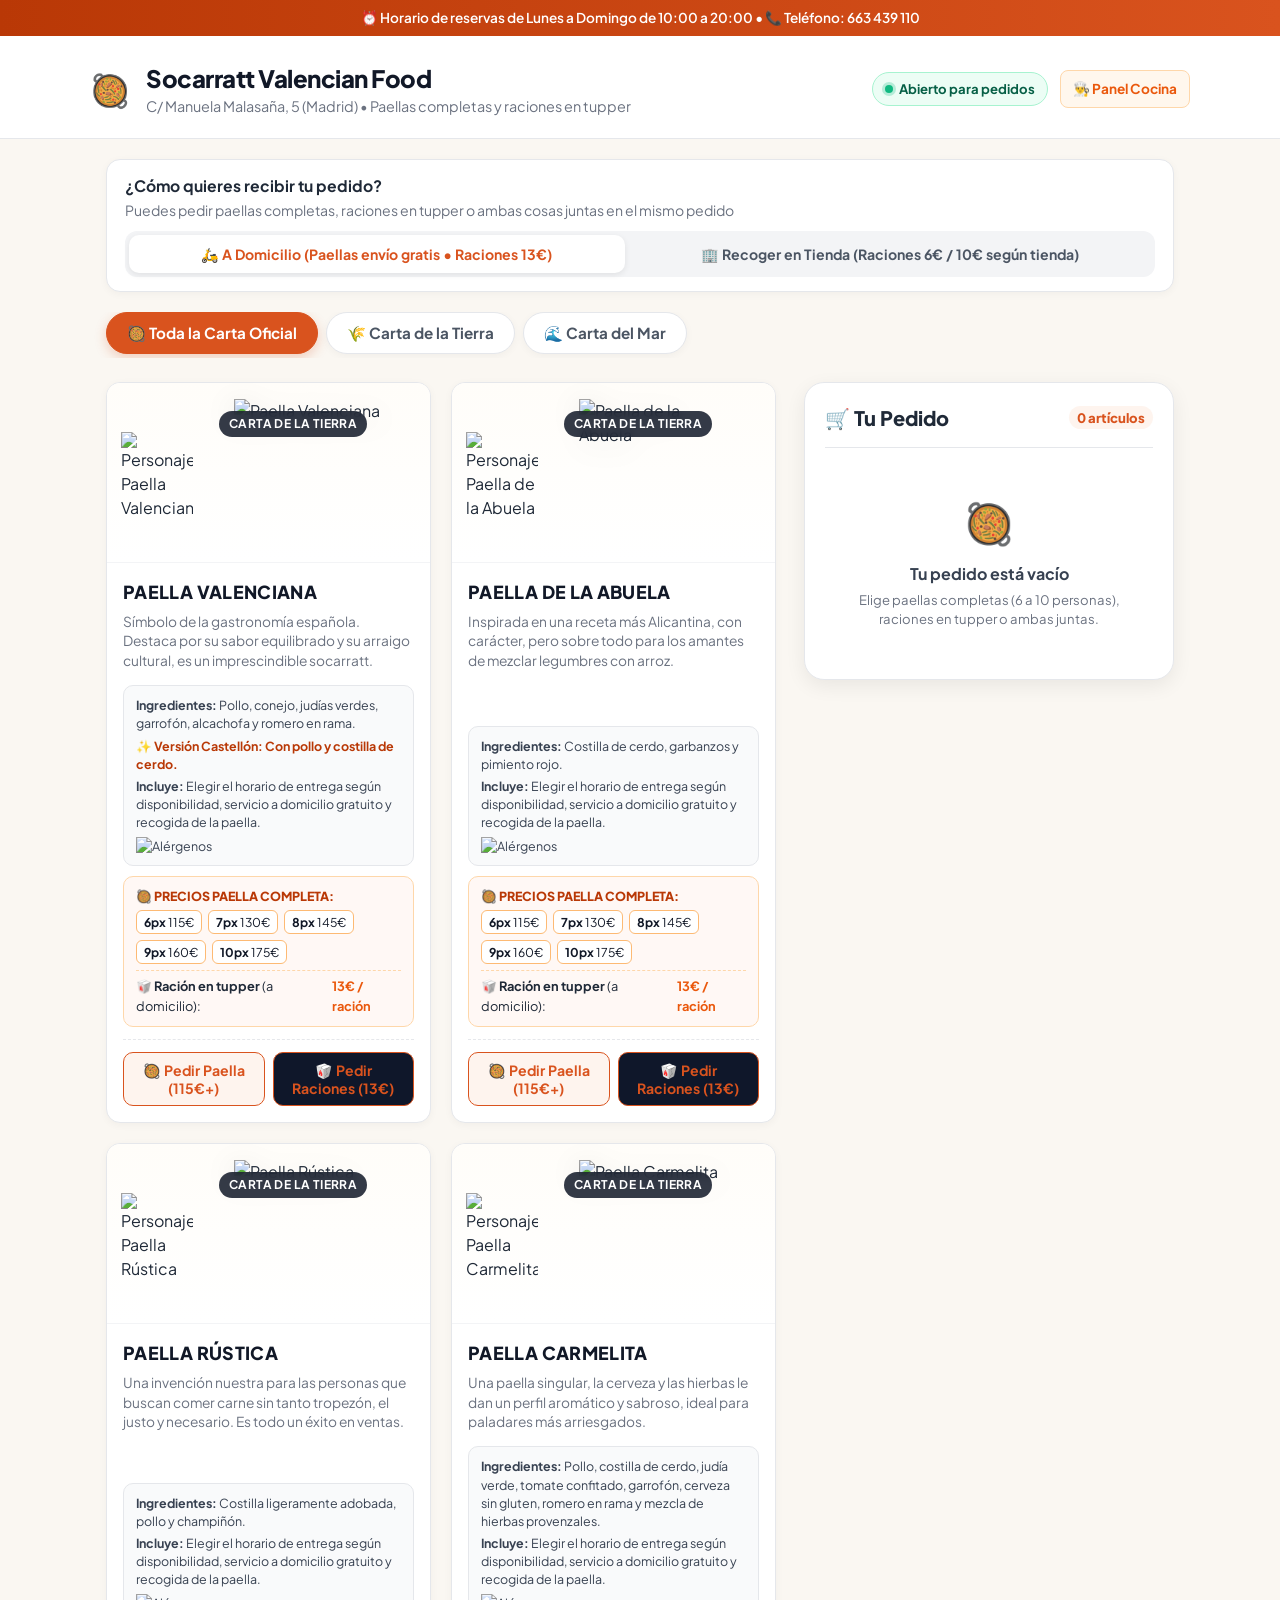
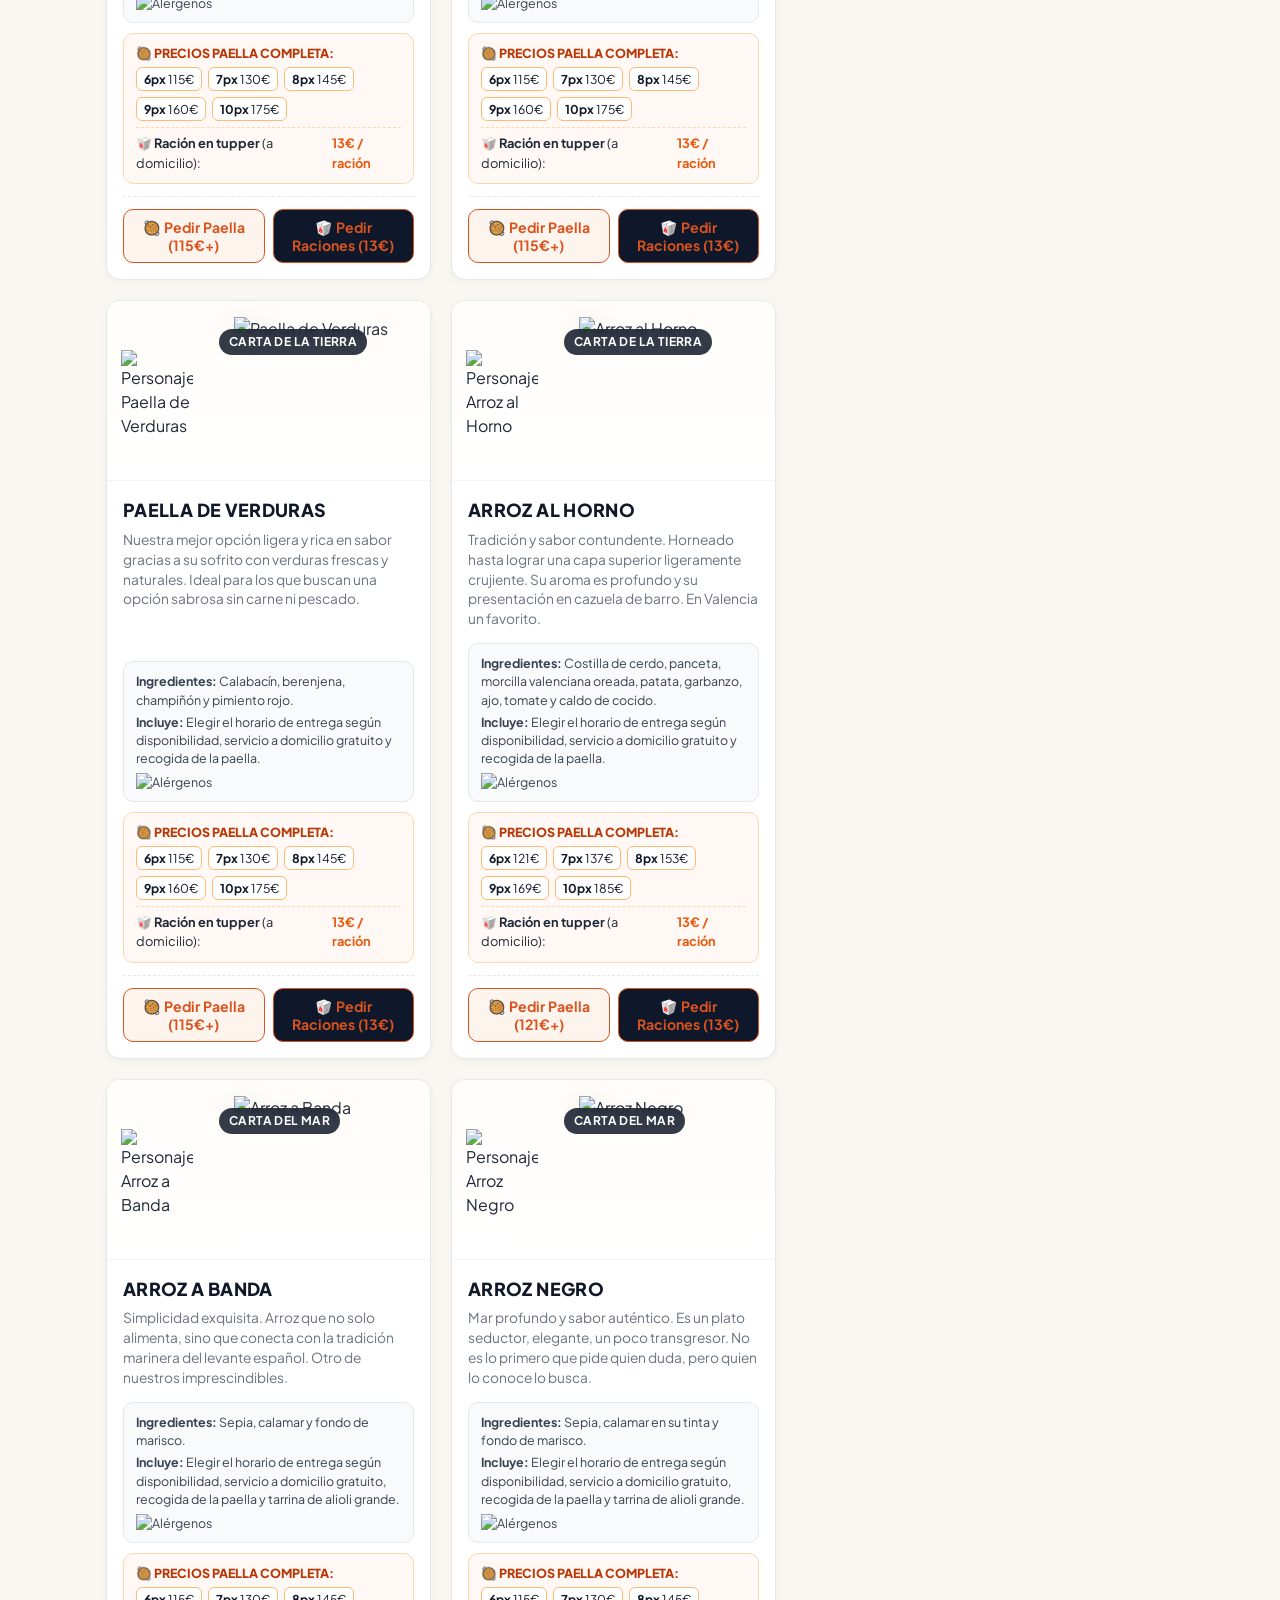
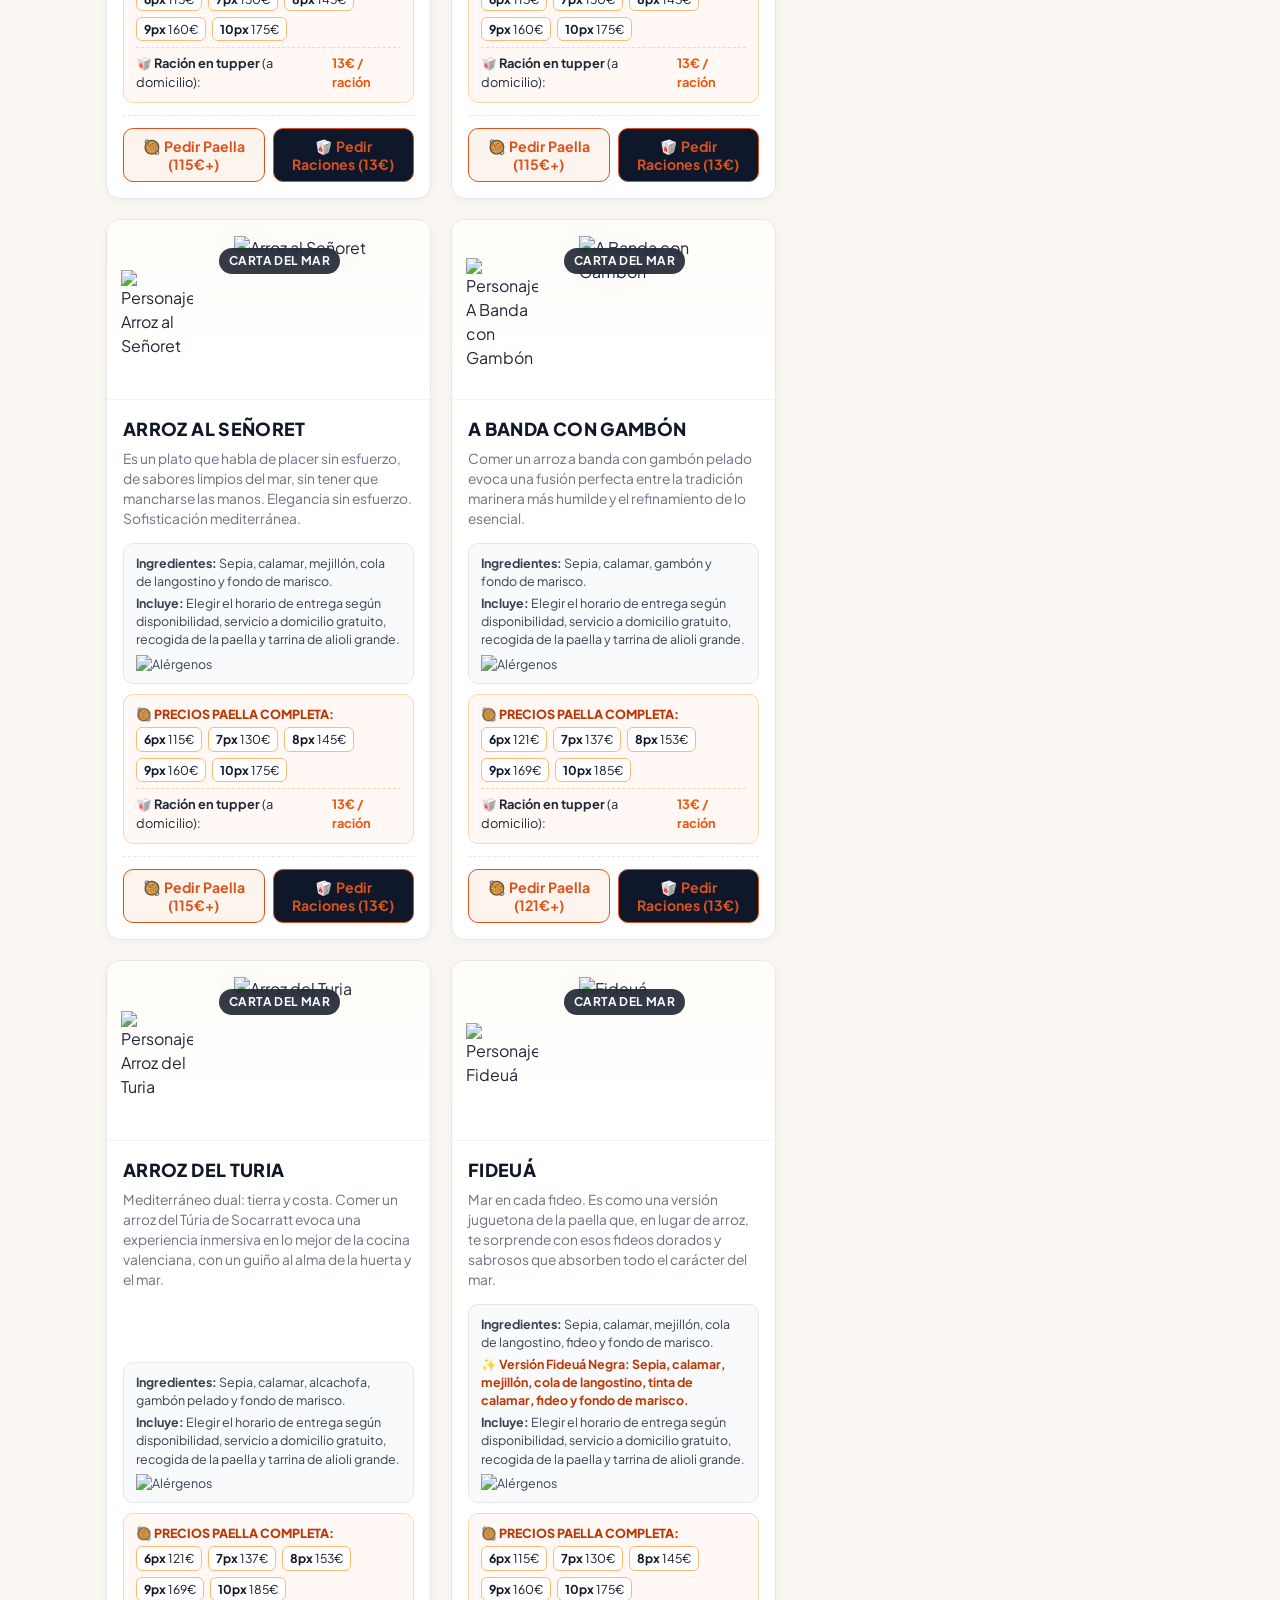
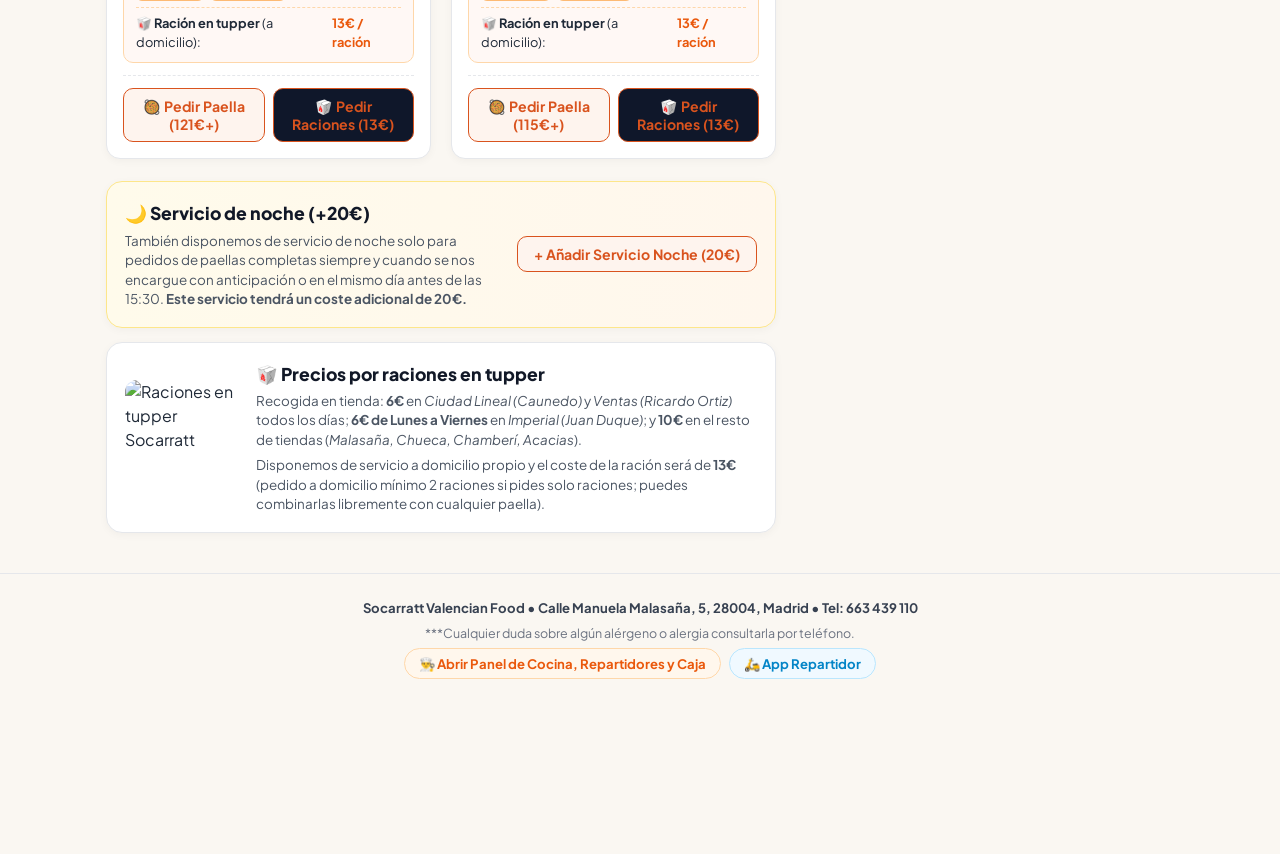
==== commit c3638f3c: "Resumen de fuegos por franja, desplegable individual, margen bici 15m, cierre agrupado por repartido" ====
--- a/index.html
+++ b/index.html
@@ -47,18 +47,38 @@
 
   <!-- 3. Selector de Entrega (A domicilio vs Recoger en tienda - Permite mezclar Paellas y Raciones) -->
   <div class="delivery-toggle-container">
-    <div class="delivery-selector-card">
-      <div>
-        <strong style="display: block; font-size: 0.98rem; margin-bottom: 2px;">¿Cómo quieres recibir tu pedido?</strong>
-        <span class="delivery-info-text">Puedes pedir paellas completas, raciones en tupper o ambas cosas juntas en el mismo pedido</span>
-      </div>
-      <div class="delivery-toggle-buttons">
-        <button id="btn-mode-delivery" class="delivery-type-btn active" type="button">
-          🛵 A Domicilio (Paellas envío gratis &bull; Raciones 13€)
-        </button>
-        <button id="btn-mode-pickup" class="delivery-type-btn" type="button">
-          🏢 Recoger en Tienda (Paellas &bull; Raciones 10€)
-        </button>
+    <div class="delivery-selector-card" style="flex-direction: column; align-items: stretch; gap: 10px;">
+      <div style="display:flex; justify-content:space-between; align-items:center; flex-wrap:wrap; gap:10px;">
+        <div>
+          <strong style="display: block; font-size: 0.98rem; margin-bottom: 2px;">¿Cómo quieres recibir tu pedido?</strong>
+          <span class="delivery-info-text">Puedes pedir paellas completas, raciones en tupper o ambas cosas juntas en el mismo pedido</span>
+        </div>
+        <div class="delivery-toggle-buttons">
+          <button id="btn-mode-delivery" class="delivery-type-btn active" type="button">
+            🛵 A Domicilio (Paellas envío gratis &bull; Raciones 13€)
+          </button>
+          <button id="btn-mode-pickup" class="delivery-type-btn" type="button">
+            🏢 Recoger en Tienda (Raciones 6€ / 10€ según tienda)
+          </button>
+        </div>
+      </div>
+
+      <!-- Selector rápido de Tienda Socarratt cuando elige Recoger en Tienda -->
+      <div id="top-pickup-store-bar" style="display:none; background:#fff7ed; border:1px solid #fed7aa; border-radius:10px; padding:10px 12px;">
+        <div style="display:flex; justify-content:space-between; align-items:center; flex-wrap:wrap; gap:8px;">
+          <label for="top-pickup-store-select" style="font-size:0.84rem; font-weight:800; color:#9a3412;">
+            📍 Selecciona tu tienda Socarratt de recogida:
+          </label>
+          <select id="top-pickup-store-select" class="form-select" style="max-width:440px; font-weight:700;" onchange="onPickupStoreChange(this.value)">
+            <option value="malasana">📍 Malasaña (Obrador) — C/ Manuela Malasaña, 5 (Raciones 10€)</option>
+            <option value="imperial">📍 Imperial — C/ Juan Duque, 34 (Raciones 6€ L-V | 10€ S-D)</option>
+            <option value="ciudad-lineal">📍 Ciudad Lineal — C/ Caunedo, 3 (Raciones 6€ siempre)</option>
+            <option value="ventas">📍 Ventas — C/ Ricardo Ortiz, 6 (Raciones 6€ siempre)</option>
+            <option value="chueca">📍 Chueca — C/ San Marcos, 2 (Raciones 10€)</option>
+            <option value="chamberi">📍 Chamberí — C/ Viriato, 14 (Raciones 10€)</option>
+            <option value="acacias">📍 Acacias — P.º de la Esperanza 23, Bodega Invictus (Raciones 10€ S-D)</option>
+          </select>
+        </div>
       </div>
     </div>
   </div>
@@ -93,7 +113,7 @@
           <div>
             <h3>🥡 Precios por raciones en tupper</h3>
             <p style="margin-bottom:6px;">
-              El precio de la ración es de <strong>10€</strong> si la recoges en tu tienda más cercana.
+              Recogida en tienda: <strong>6€</strong> en <em>Ciudad Lineal (Caunedo)</em> y <em>Ventas (Ricardo Ortiz)</em> todos los días; <strong>6€ de Lunes a Viernes</strong> en <em>Imperial (Juan Duque)</em>; y <strong>10€</strong> en el resto de tiendas (<em>Malasaña, Chueca, Chamberí, Acacias</em>).
             </p>
             <p>
               Disponemos de servicio a domicilio propio y el coste de la ración será de <strong>13€</strong> (pedido a domicilio mínimo 2 raciones si pides solo raciones; puedes combinarlas libremente con cualquier paella).
@@ -210,8 +230,14 @@
         <div id="checkout-store-group" style="display: none;">
           <div class="form-group">
             <label class="form-label" for="pickup-store-select">Tienda Socarratt de recogida *</label>
-            <select id="pickup-store-select" class="form-select">
-              <option value="Socarratt Malasaña (Calle Manuela Malasaña, 5)">📍 Malasaña — Calle Manuela Malasaña, 5</option>
+            <select id="pickup-store-select" class="form-select" onchange="onPickupStoreChange(this.value)">
+              <option value="malasana">📍 Malasaña (Obrador Principal) — C/ Manuela Malasaña, 5 (10€/ración)</option>
+              <option value="imperial">📍 Imperial — C/ Juan Duque, 34 (6€/ración L-V | 10€ S-D)</option>
+              <option value="ciudad-lineal">📍 Ciudad Lineal — C/ Caunedo, 3 (6€/ración siempre)</option>
+              <option value="ventas">📍 Ventas — C/ Ricardo Ortiz, 6 (6€/ración siempre)</option>
+              <option value="chueca">📍 Chueca — C/ San Marcos, 2 (10€/ración)</option>
+              <option value="chamberi">📍 Chamberí — C/ Viriato, 14 (10€/ración)</option>
+              <option value="acacias">📍 Acacias — P.º de la Esperanza 23, Bodega Invictus (10€/ración S-D)</option>
             </select>
           </div>
         </div>
